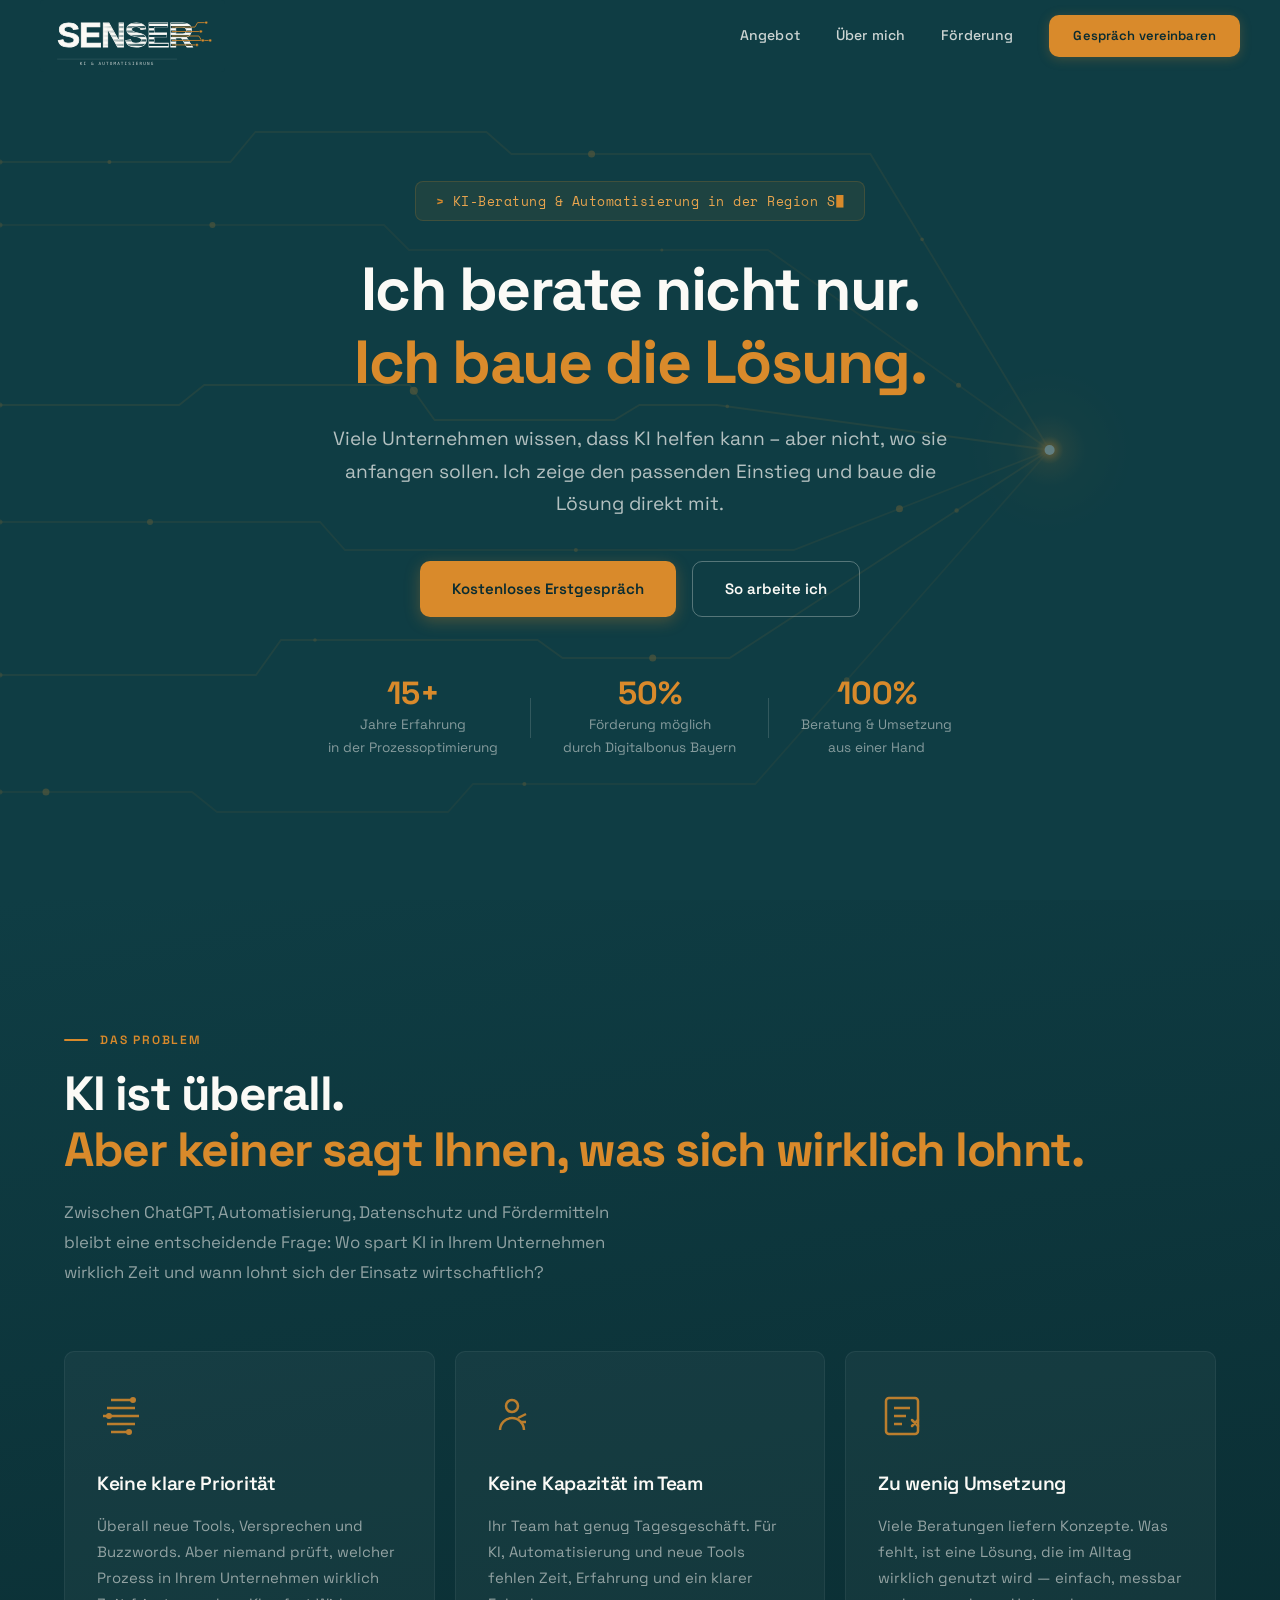
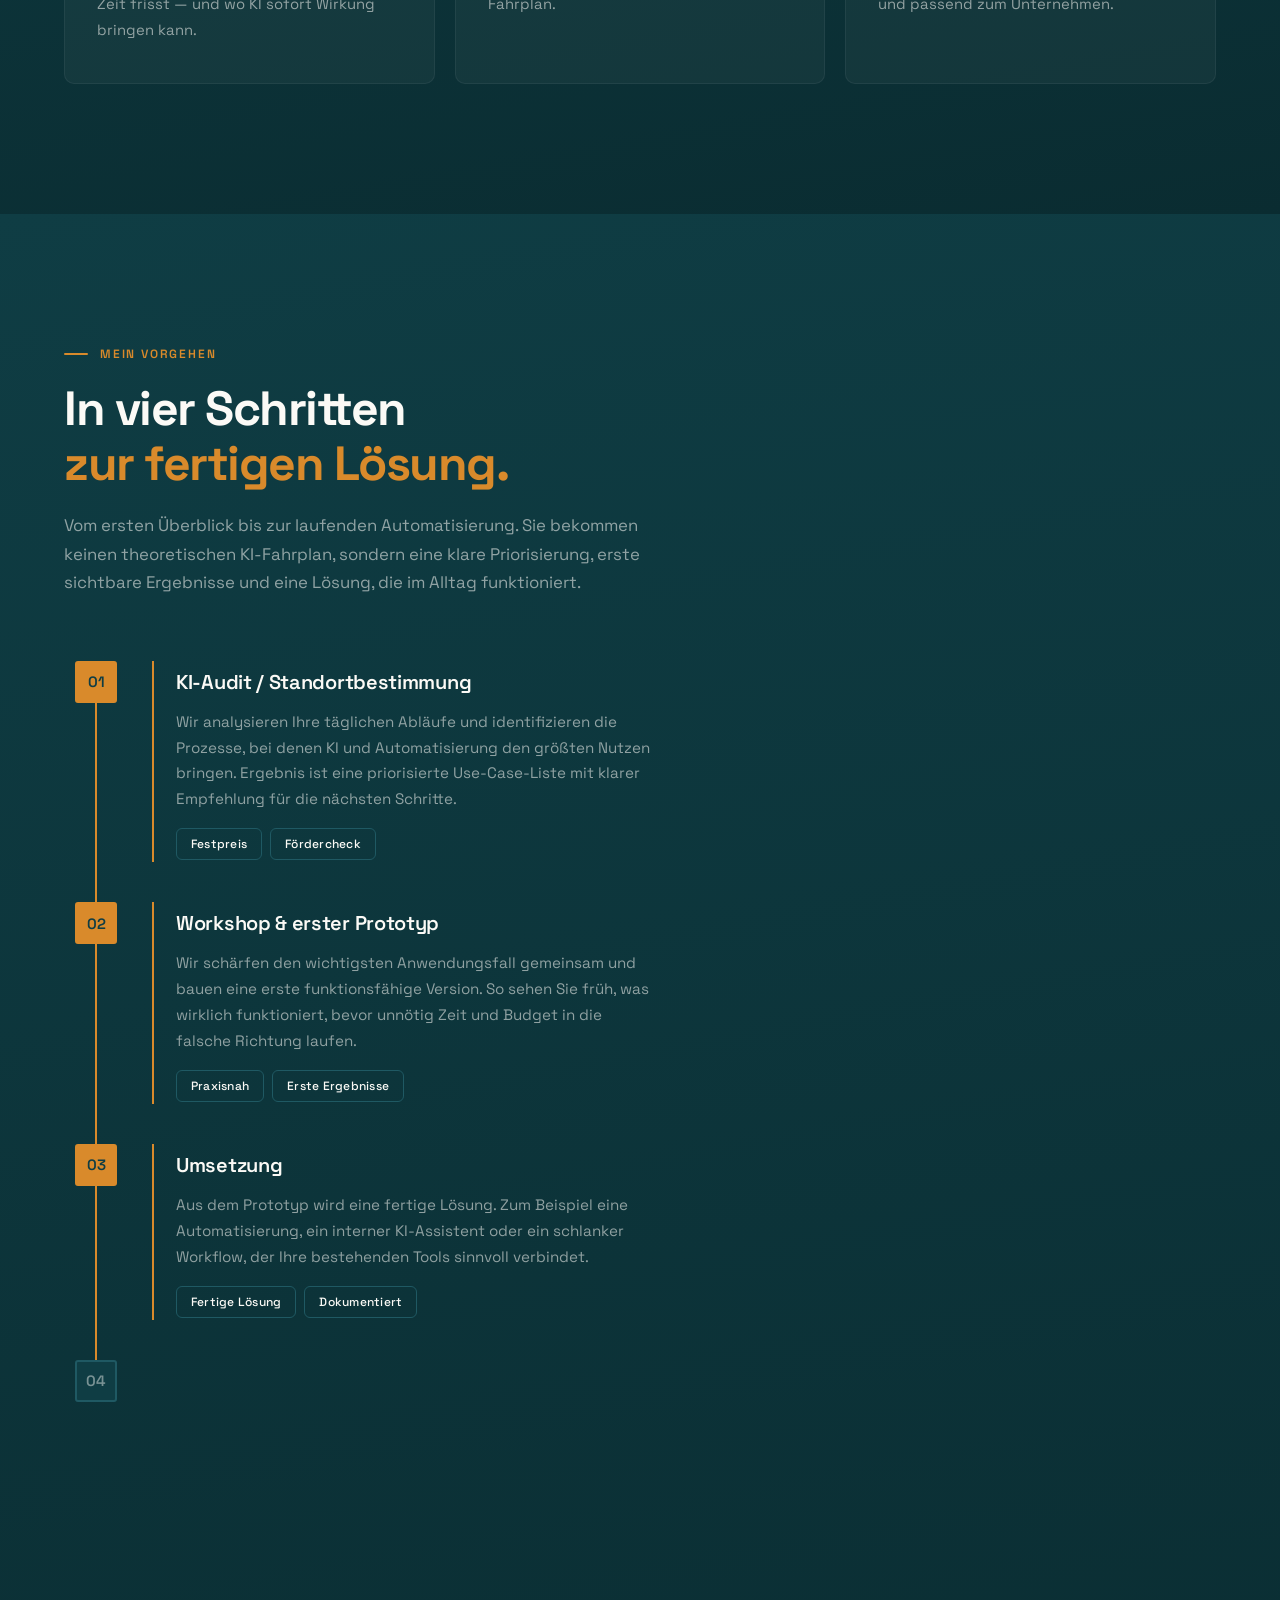
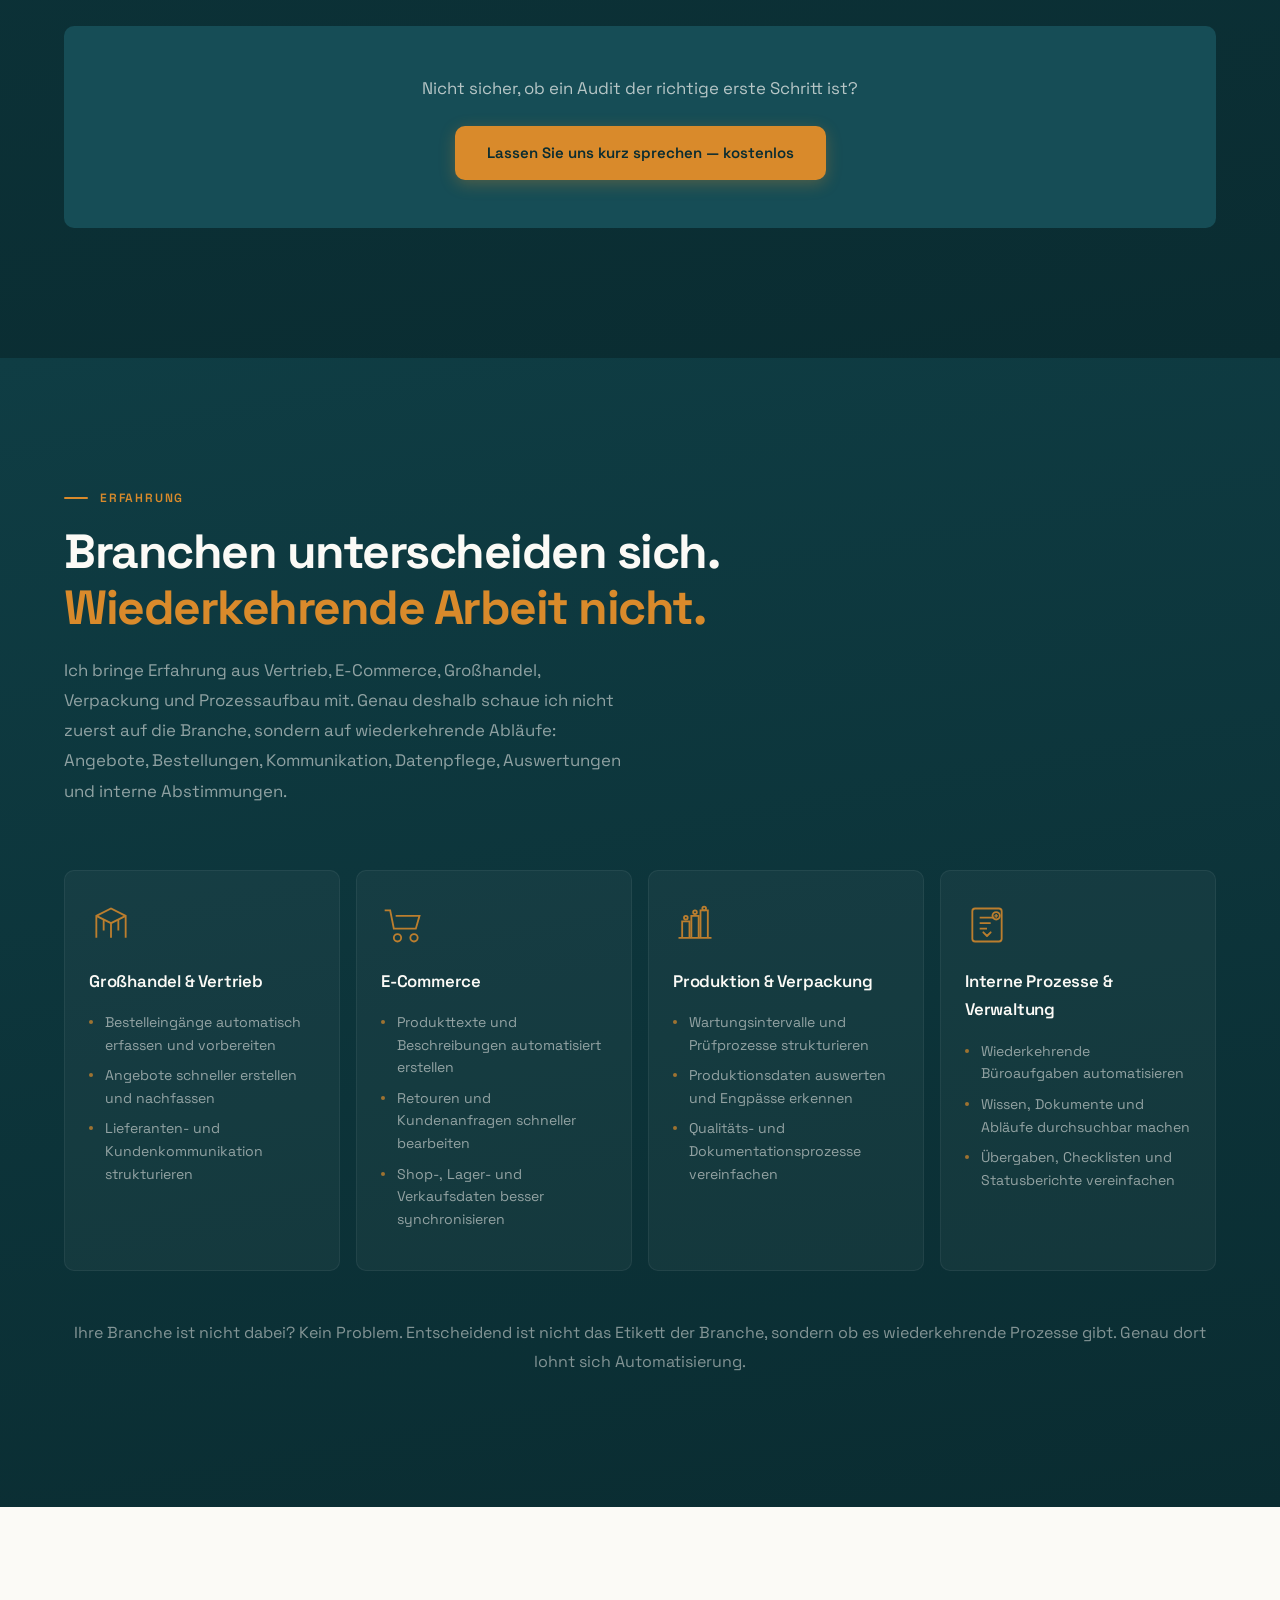
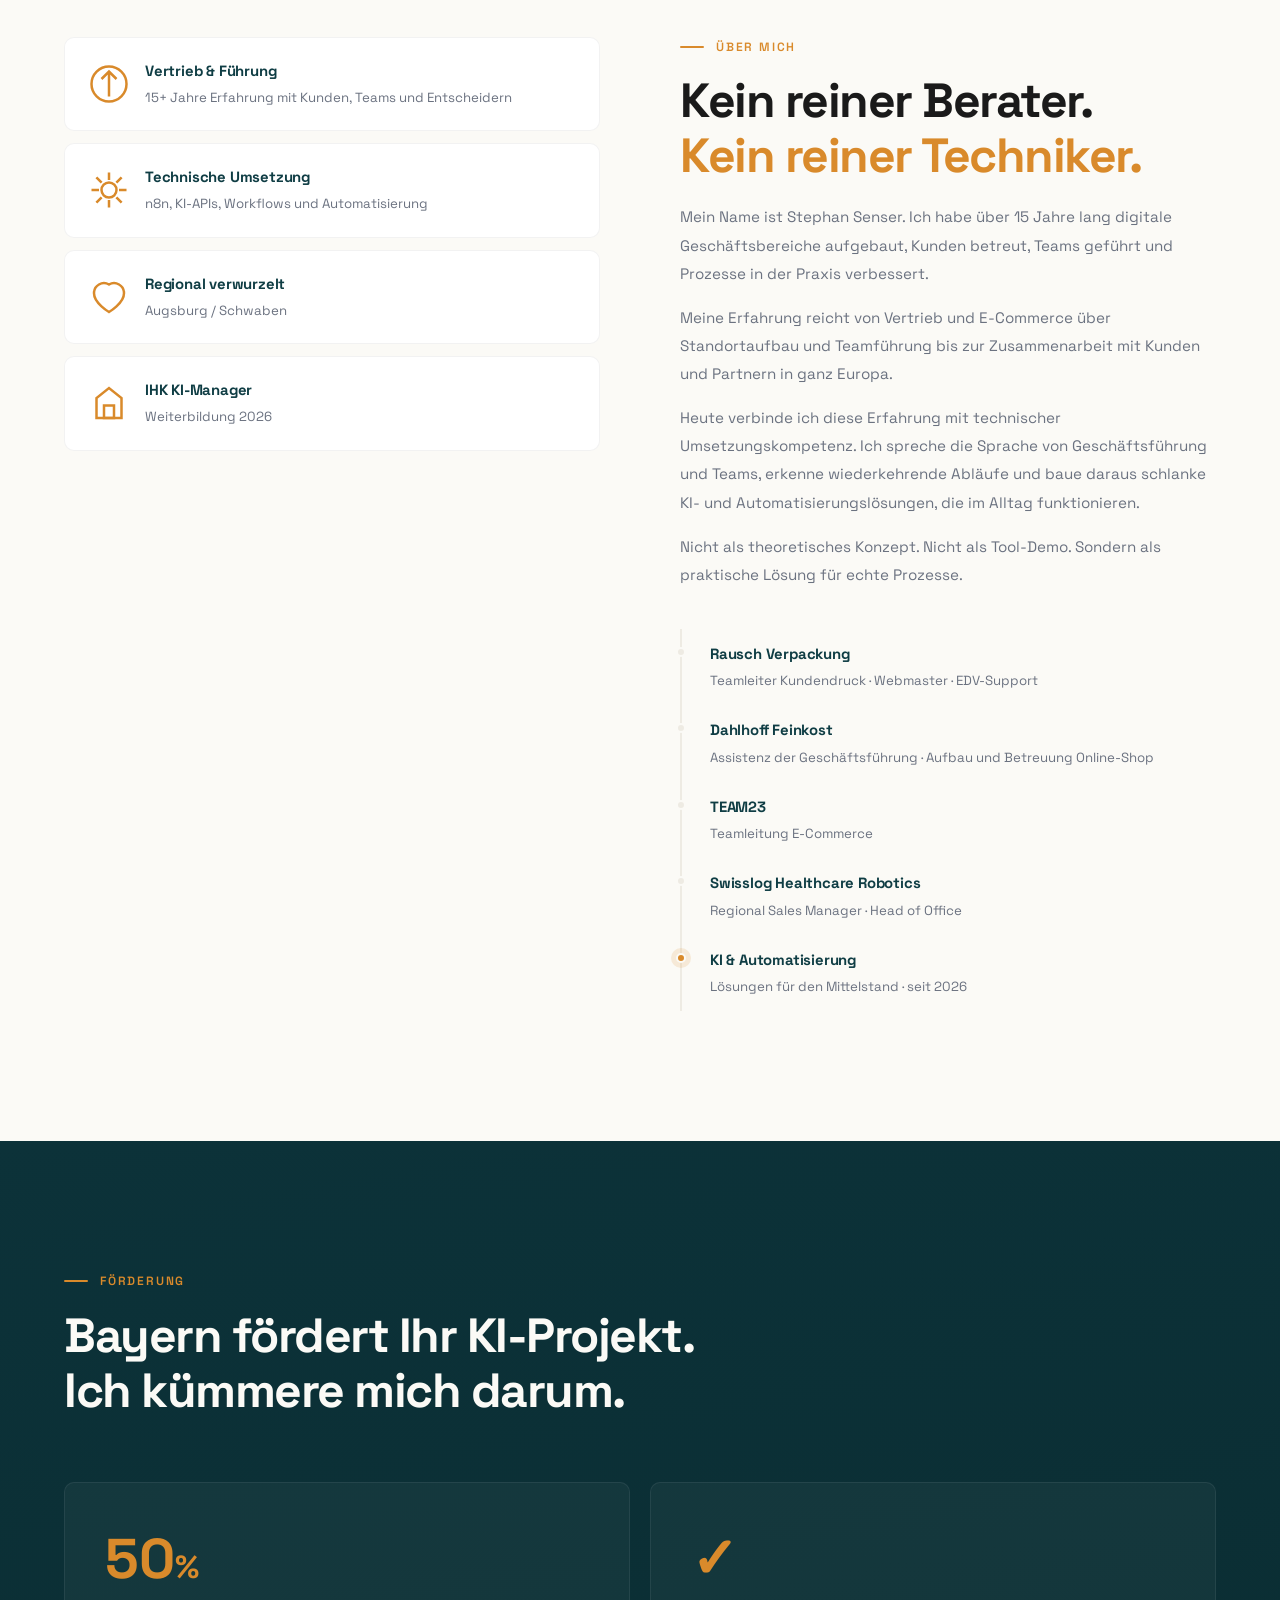
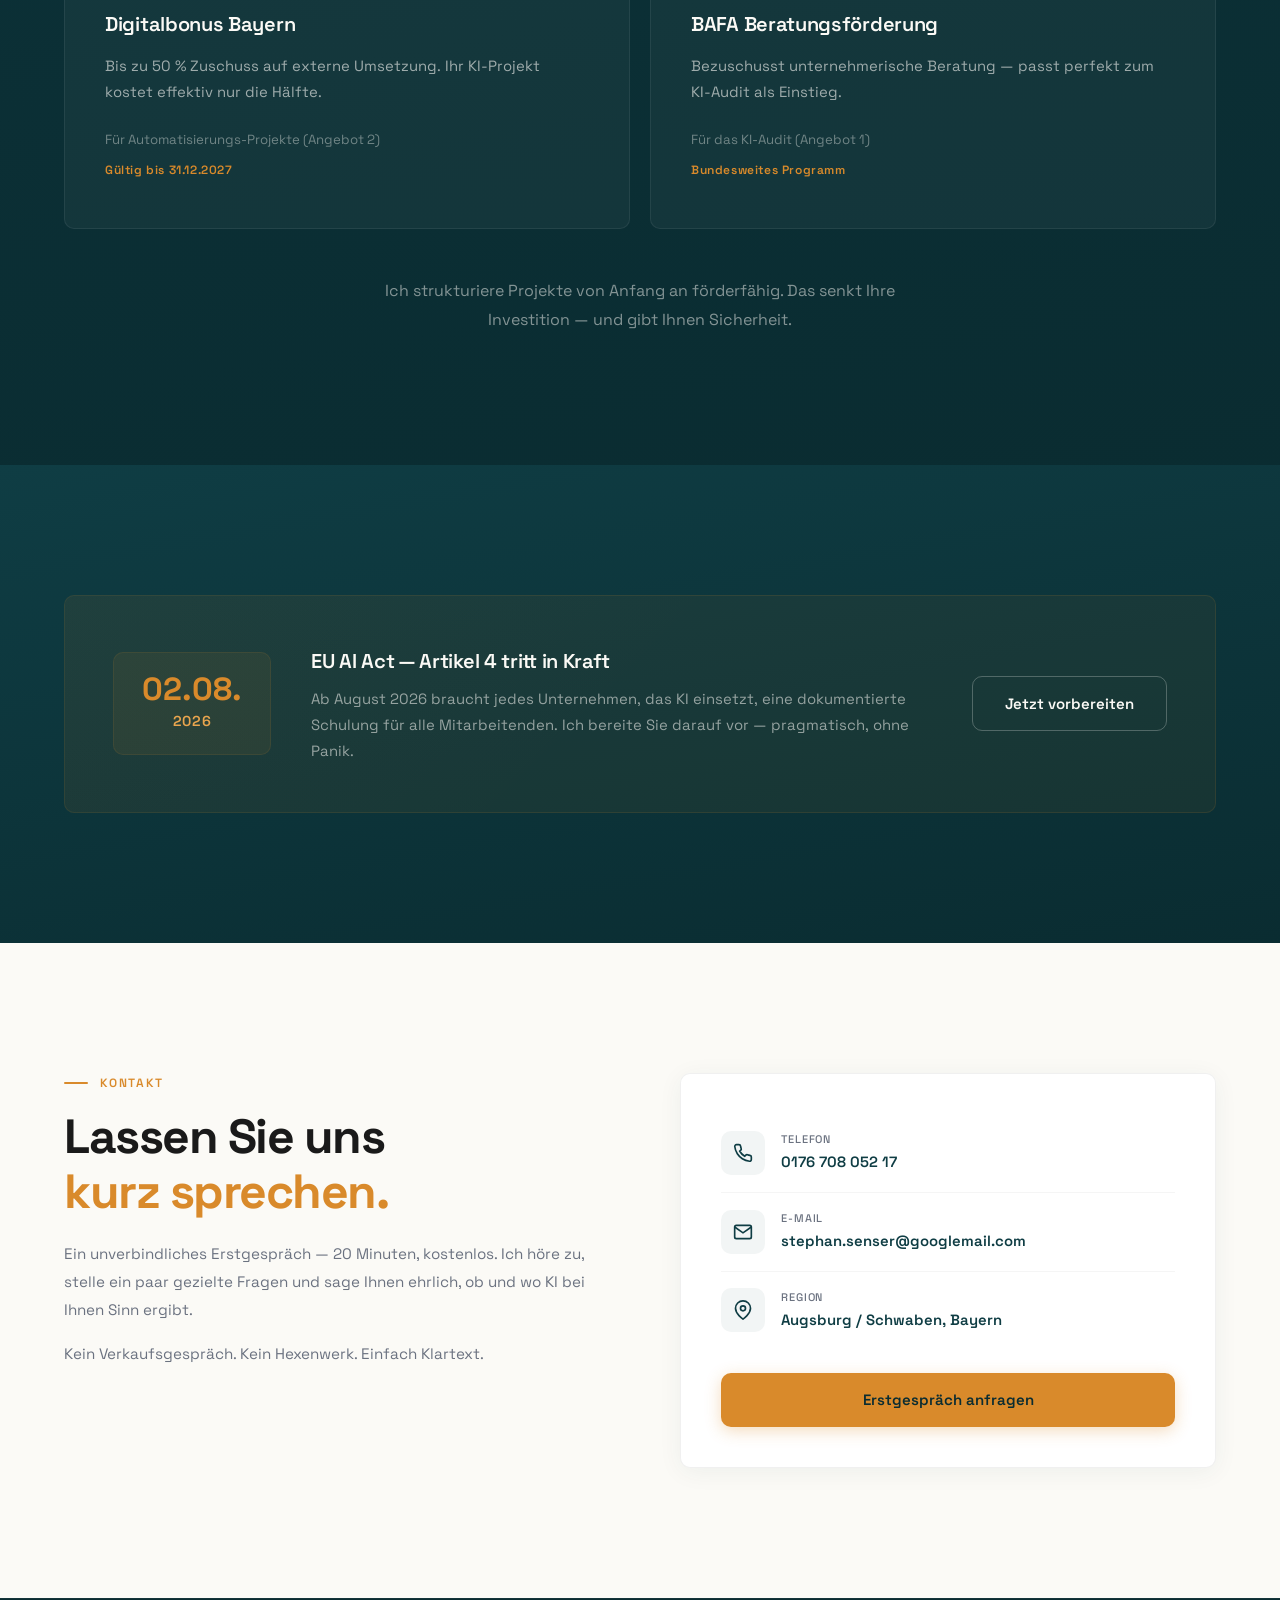
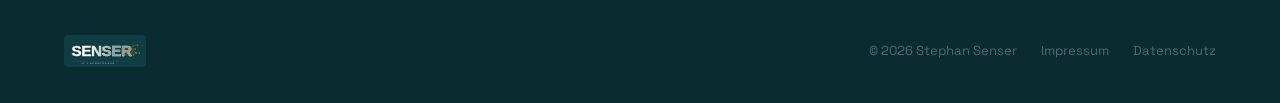
==== index.html @ db903b73 "Deploy Homepage + Visitenkarte auf GitHub Pages Co-Authored-By: Claude Sonnet 5 <noreply@anthropic.c" ====
<!DOCTYPE html>
<html lang="de">
<head>
  <meta charset="UTF-8">
  <meta name="viewport" content="width=device-width, initial-scale=1.0">
  <title>Stephan Senser - KI &amp; Automatisierung fuer den Mittelstand</title>
  <meta name="description" content="Ich helfe KMU in Augsburg und Schwaben, KI und Automatisierung dort einzusetzen, wo sie sofort Zeit und Geld sparen. Von der Analyse bis zur fertigen Loesung.">
  <link rel="stylesheet" href="fonts.css">
  <link rel="stylesheet" href="style.css">
</head>
<body>

  <!-- NAV -->
  <nav class="nav" id="nav">
    <div class="nav-inner">
      <a href="#" class="nav-logo">
        <img src="logo.svg" alt="SENSER — KI &amp; Automatisierung" class="nav-logo-img">
      </a>
      <div class="nav-links" id="navLinks">
        <a href="#angebot">Angebot</a>
        <a href="#ueber">&#220;ber mich</a>
        <a href="#foerderung">F&#246;rderung</a>
        <a href="#kontakt" class="nav-cta">Gespr&#228;ch vereinbaren</a>
      </div>
      <button class="nav-toggle" id="navToggle" aria-label="Men&#252;">
        <span></span><span></span><span></span>
      </button>
    </div>
  </nav>

  <!-- HERO -->
  <section class="hero">
    <canvas id="heroCanvas" class="hero-canvas"></canvas>
    <div class="hero-content">
      <div class="hero-badge" data-reveal><span class="badge-prefix">&gt;</span><span class="badge-typed"></span><span class="badge-cursor">&#9608;</span></div>
      <h1 data-reveal data-delay="100">
        Ich berate nicht nur.<br>
        <em>Ich baue die L&#246;sung.</em>
      </h1>
      <p class="hero-sub" data-reveal data-delay="200">
        Viele Unternehmen wissen, dass KI helfen kann &#8211; aber nicht, wo sie anfangen sollen. Ich zeige den passenden Einstieg und baue die L&#246;sung direkt mit.
      </p>
      <div class="hero-actions" data-reveal data-delay="300">
        <a href="#kontakt" class="btn btn-primary">Kostenloses Erstgespr&#228;ch</a>
        <a href="#angebot" class="btn btn-ghost">So arbeite ich</a>
      </div>
      <div class="hero-proof" data-reveal data-delay="400">
        <div class="proof-item">
          <span class="proof-number">15+</span>
          <span class="proof-label">Jahre Erfahrung<br>in der Prozessoptimierung</span>
        </div>
        <div class="proof-divider"></div>
        <div class="proof-item">
          <span class="proof-number">50%</span>
          <span class="proof-label">F&#246;rderung m&#246;glich<br>durch Digitalbonus Bayern</span>
        </div>
        <div class="proof-divider"></div>
        <div class="proof-item">
          <span class="proof-number">100%</span>
          <span class="proof-label">Beratung &amp; Umsetzung<br>aus einer Hand</span>
        </div>
      </div>
    </div>
  </section>

  <!-- PROBLEM -->
  <section class="section section-dark" id="problem">
    <div class="container">
      <div class="section-label" data-reveal>Das Problem</div>
      <h2 class="section-title" data-reveal>
        KI ist &#252;berall.<br>
        <span class="text-gold">Aber keiner sagt Ihnen, was sich wirklich lohnt.</span>
      </h2>
      <p class="section-sub" data-reveal>Zwischen ChatGPT, Automatisierung, Datenschutz und F&#246;rdermitteln bleibt eine entscheidende Frage: Wo spart KI in Ihrem Unternehmen wirklich Zeit und wann lohnt sich der Einsatz wirtschaftlich?</p>
      <div class="problem-grid">
        <div class="problem-card" data-reveal>
          <div class="problem-icon">
            <svg viewBox="0 0 48 48" fill="none" stroke="currentColor" stroke-width="2.5"><path d="M14 8h20M10 16h28M6 24h36M10 32h28M14 40h20"/><circle cx="36" cy="8" r="3" fill="currentColor" stroke="none"/><circle cx="12" cy="24" r="3" fill="currentColor" stroke="none"/><circle cx="32" cy="40" r="3" fill="currentColor" stroke="none"/></svg>
          </div>
          <h3>Keine klare Priorit&#228;t</h3>
          <p>&#220;berall neue Tools, Versprechen und Buzzwords. Aber niemand pr&#252;ft, welcher Prozess in Ihrem Unternehmen wirklich Zeit frisst &#8212; und wo KI sofort Wirkung bringen kann.</p>
        </div>
        <div class="problem-card" data-reveal data-delay="100">
          <div class="problem-icon">
            <svg viewBox="0 0 48 48" fill="none" stroke="currentColor" stroke-width="2.5"><circle cx="24" cy="14" r="6"/><path d="M12 38c0-6.6 5.4-12 12-12s12 5.4 12 12"/><path d="M30 26l8-4M32 30l6 0"/></svg>
          </div>
          <h3>Keine Kapazit&#228;t im Team</h3>
          <p>Ihr Team hat genug Tagesgesch&#228;ft. F&#252;r KI, Automatisierung und neue Tools fehlen Zeit, Erfahrung und ein klarer Fahrplan.</p>
        </div>
        <div class="problem-card" data-reveal data-delay="200">
          <div class="problem-icon">
            <svg viewBox="0 0 48 48" fill="none" stroke="currentColor" stroke-width="2.5"><rect x="8" y="6" width="32" height="36" rx="3"/><path d="M16 16h16M16 24h12M16 32h8"/><path d="M34 28l6 6M40 28l-6 6" stroke-linecap="round"/></svg>
          </div>
          <h3>Zu wenig Umsetzung</h3>
          <p>Viele Beratungen liefern Konzepte. Was fehlt, ist eine L&#246;sung, die im Alltag wirklich genutzt wird &#8212; einfach, messbar und passend zum Unternehmen.</p>
        </div>
      </div>
    </div>
  </section>

  <!-- ANGEBOT / FLOW-PROZESS -->
  <section class="section section-dark flow-section" id="angebot">
    <div class="container">
      <div class="section-label" data-reveal>Mein Vorgehen</div>
      <h2 class="section-title" data-reveal>
        In vier Schritten<br>
        <span class="text-gold">zur fertigen L&#246;sung.</span>
      </h2>
      <p class="lead" data-reveal>Vom ersten &#220;berblick bis zur laufenden Automatisierung. Sie bekommen keinen theoretischen KI-Fahrplan, sondern eine klare Priorisierung, erste sichtbare Ergebnisse und eine L&#246;sung, die im Alltag funktioniert.</p>

      <div class="flow" id="flow">
        <div class="rail-base"></div>
        <div class="rail-fill"></div>
        <div class="rail-pulse"></div>

        <ol class="flow-steps">
          <li class="step">
            <div class="node">01</div>
            <div class="card">
              <h3>KI-Audit / Standortbestimmung</h3>
              <p>Wir analysieren Ihre t&#228;glichen Abl&#228;ufe und identifizieren die Prozesse, bei denen KI und Automatisierung den gr&#246;&#223;ten Nutzen bringen. Ergebnis ist eine priorisierte Use-Case-Liste mit klarer Empfehlung f&#252;r die n&#228;chsten Schritte.</p>
              <div class="tags"><span>Festpreis</span><span>F&#246;rdercheck</span></div>
            </div>
          </li>

          <li class="step">
            <div class="node">02</div>
            <div class="card">
              <h3>Workshop &amp; erster Prototyp</h3>
              <p>Wir sch&#228;rfen den wichtigsten Anwendungsfall gemeinsam und bauen eine erste funktionsf&#228;hige Version. So sehen Sie fr&#252;h, was wirklich funktioniert, bevor unn&#246;tig Zeit und Budget in die falsche Richtung laufen.</p>
              <div class="tags"><span>Praxisnah</span><span>Erste Ergebnisse</span></div>
            </div>
          </li>

          <li class="step">
            <div class="node">03</div>
            <div class="card">
              <h3>Umsetzung</h3>
              <p>Aus dem Prototyp wird eine fertige L&#246;sung. Zum Beispiel eine Automatisierung, ein interner KI-Assistent oder ein schlanker Workflow, der Ihre bestehenden Tools sinnvoll verbindet.</p>
              <div class="tags"><span>Fertige L&#246;sung</span><span>Dokumentiert</span></div>
            </div>
          </li>

          <li class="step">
            <div class="node">04</div>
            <div class="card">
              <h3>Training &amp; Einf&#252;hrung</h3>
              <p>Ihr Team wird sauber eingewiesen und kann die neue L&#246;sung sicher im Alltag nutzen. Sie erhalten eine verst&#228;ndliche Dokumentation und bleiben nicht von externer Beratung abh&#228;ngig.</p>
              <div class="tags"><span>Team-Einweisung</span><span>&#220;bergabe</span></div>
            </div>
          </li>
        </ol>
      </div>

      <div class="cta-box" data-reveal>
        <p>Nicht sicher, ob ein Audit der richtige erste Schritt ist?</p>
        <a href="#kontakt" class="btn btn-primary">Lassen Sie uns kurz sprechen &#8212; kostenlos</a>
      </div>
    </div>
  </section>

  <!-- USE CASES -->
  <section class="section section-dark" id="usecases">
    <div class="container">
      <div class="section-label" data-reveal>Erfahrung</div>
      <h2 class="section-title" data-reveal>
        Branchen unterscheiden sich.<br>
        <span class="text-gold">Wiederkehrende Arbeit nicht.</span>
      </h2>
      <p class="section-sub" data-reveal>Ich bringe Erfahrung aus Vertrieb, E-Commerce, Gro&#223;handel, Verpackung und Prozessaufbau mit. Genau deshalb schaue ich nicht zuerst auf die Branche, sondern auf wiederkehrende Abl&#228;ufe: Angebote, Bestellungen, Kommunikation, Datenpflege, Auswertungen und interne Abstimmungen.</p>
      <div class="usecase-grid">
        <div class="usecase-card" data-reveal>
          <div class="usecase-icon-wrap"><svg viewBox="0 0 48 48" fill="none" stroke="currentColor" stroke-width="2"><path d="M8 38V14l16-8 16 8v24"/><path d="M8 14l16 8 16-8"/><path d="M24 22v16"/><path d="M16 18v12M32 18v12"/></svg></div>
          <h3>Gro&#223;handel &amp; Vertrieb</h3>
          <ul>
            <li>Bestelleing&#228;nge automatisch erfassen und vorbereiten</li>
            <li>Angebote schneller erstellen und nachfassen</li>
            <li>Lieferanten- und Kundenkommunikation strukturieren</li>
          </ul>
        </div>
        <div class="usecase-card" data-reveal data-delay="100">
          <div class="usecase-icon-wrap"><svg viewBox="0 0 48 48" fill="none" stroke="currentColor" stroke-width="2"><circle cx="18" cy="38" r="4"/><circle cx="36" cy="38" r="4"/><path d="M4 8h6l4 20h24l4-14H16"/></svg></div>
          <h3>E-Commerce</h3>
          <ul>
            <li>Produkttexte und Beschreibungen automatisiert erstellen</li>
            <li>Retouren und Kundenanfragen schneller bearbeiten</li>
            <li>Shop-, Lager- und Verkaufsdaten besser synchronisieren</li>
          </ul>
        </div>
        <div class="usecase-card" data-reveal data-delay="200">
          <div class="usecase-icon-wrap"><svg viewBox="0 0 48 48" fill="none" stroke="currentColor" stroke-width="2"><path d="M6 38h36"/><path d="M10 38V20h8v18"/><path d="M20 38V14h8v24"/><path d="M30 38V8h8v30"/><circle cx="14" cy="16" r="2"/><circle cx="24" cy="10" r="2"/><circle cx="34" cy="6" r="2"/></svg></div>
          <h3>Produktion &amp; Verpackung</h3>
          <ul>
            <li>Wartungsintervalle und Pr&#252;fprozesse strukturieren</li>
            <li>Produktionsdaten auswerten und Engp&#228;sse erkennen</li>
            <li>Qualit&#228;ts- und Dokumentationsprozesse vereinfachen</li>
          </ul>
        </div>
        <div class="usecase-card" data-reveal data-delay="300">
          <div class="usecase-icon-wrap"><svg viewBox="0 0 48 48" fill="none" stroke="currentColor" stroke-width="2"><rect x="8" y="6" width="32" height="36" rx="3"/><path d="M16 16h16M16 22h12M16 28h8"/><path d="M24 36l4-4M24 36l-4-4" stroke-linecap="round"/><circle cx="34" cy="14" r="4"/><path d="M32 14h4M34 12v4" stroke-width="1.5"/></svg></div>
          <h3>Interne Prozesse &amp; Verwaltung</h3>
          <ul>
            <li>Wiederkehrende B&#252;roaufgaben automatisieren</li>
            <li>Wissen, Dokumente und Abl&#228;ufe durchsuchbar machen</li>
            <li>&#220;bergaben, Checklisten und Statusberichte vereinfachen</li>
          </ul>
        </div>
      </div>
      <div class="usecase-note" data-reveal>
        <p>Ihre Branche ist nicht dabei? Kein Problem. Entscheidend ist nicht das Etikett der Branche, sondern ob es wiederkehrende Prozesse gibt. Genau dort lohnt sich Automatisierung.</p>
      </div>
    </div>
  </section>

  <!-- UEBER MICH -->
  <section class="section" id="ueber">
    <div class="container">
      <div class="about-layout">
        <div class="about-visual" data-reveal>
          <div class="about-card-stack">
            <div class="about-trait">
              <span class="trait-icon-wrap"><svg viewBox="0 0 32 32" fill="none" stroke="#D98A2B" stroke-width="2"><circle cx="16" cy="16" r="14"/><path d="M16 6v20M10 12l6-6 6 6"/></svg></span>
              <div>
                <strong>Vertrieb &amp; F&#252;hrung</strong>
                <span>15+ Jahre Erfahrung mit Kunden, Teams und Entscheidern</span>
              </div>
            </div>
            <div class="about-trait">
              <span class="trait-icon-wrap"><svg viewBox="0 0 32 32" fill="none" stroke="#D98A2B" stroke-width="2"><circle cx="16" cy="16" r="6"/><path d="M16 2v6M16 24v6M2 16h6M24 16h6M5.9 5.9l4.2 4.2M21.9 21.9l4.2 4.2M5.9 26.1l4.2-4.2M21.9 10.1l4.2-4.2"/></svg></span>
              <div>
                <strong>Technische Umsetzung</strong>
                <span>n8n, KI-APIs, Workflows und Automatisierung</span>
              </div>
            </div>
            <div class="about-trait">
              <span class="trait-icon-wrap"><svg viewBox="0 0 32 32" fill="none" stroke="#D98A2B" stroke-width="2"><path d="M16 28s-12-7-12-15a8 8 0 0112-7 8 8 0 0112 7c0 8-12 15-12 15z"/></svg></span>
              <div>
                <strong>Regional verwurzelt</strong>
                <span>Augsburg / Schwaben</span>
              </div>
            </div>
            <div class="about-trait">
              <span class="trait-icon-wrap"><svg viewBox="0 0 32 32" fill="none" stroke="#D98A2B" stroke-width="2"><path d="M6 28V12l10-8 10 8v16H6z"/><rect x="12" y="18" width="8" height="10"/></svg></span>
              <div>
                <strong>IHK KI-Manager</strong>
                <span>Weiterbildung 2026</span>
              </div>
            </div>
          </div>
        </div>
        <div class="about-text" data-reveal data-delay="100">
          <div class="section-label">&#220;ber mich</div>
          <h2 class="section-title text-left">
            Kein reiner Berater.<br>
            <span class="text-gold">Kein reiner Techniker.</span>
          </h2>
          <p>Mein Name ist Stephan Senser. Ich habe &#252;ber 15 Jahre lang digitale Gesch&#228;ftsbereiche aufgebaut, Kunden betreut, Teams gef&#252;hrt und Prozesse in der Praxis verbessert.</p>
          <p>Meine Erfahrung reicht von Vertrieb und E-Commerce &#252;ber Standortaufbau und Teamf&#252;hrung bis zur Zusammenarbeit mit Kunden und Partnern in ganz Europa.</p>
          <p>Heute verbinde ich diese Erfahrung mit technischer Umsetzungskompetenz. Ich spreche die Sprache von Gesch&#228;ftsf&#252;hrung und Teams, erkenne wiederkehrende Abl&#228;ufe und baue daraus schlanke KI- und Automatisierungsl&#246;sungen, die im Alltag funktionieren.</p>
          <p>Nicht als theoretisches Konzept. Nicht als Tool-Demo. Sondern als praktische L&#246;sung f&#252;r echte Prozesse.</p>

          <div class="career-path">
            <div class="career-step">
              <span class="career-dot"></span>
              <div>
                <strong>Rausch Verpackung</strong>
                <span>Teamleiter Kundendruck &#183; Webmaster &#183; EDV-Support</span>
              </div>
            </div>
            <div class="career-step">
              <span class="career-dot"></span>
              <div>
                <strong>Dahlhoff Feinkost</strong>
                <span>Assistenz der Gesch&#228;ftsf&#252;hrung &#183; Aufbau und Betreuung Online-Shop</span>
              </div>
            </div>
            <div class="career-step">
              <span class="career-dot"></span>
              <div>
                <strong>TEAM23</strong>
                <span>Teamleitung E-Commerce</span>
              </div>
            </div>
            <div class="career-step">
              <span class="career-dot"></span>
              <div>
                <strong>Swisslog Healthcare Robotics</strong>
                <span>Regional Sales Manager &#183; Head of Office</span>
              </div>
            </div>
            <div class="career-step active">
              <span class="career-dot"></span>
              <div>
                <strong>KI &amp; Automatisierung</strong>
                <span>L&#246;sungen f&#252;r den Mittelstand &#183; seit 2026</span>
              </div>
            </div>
          </div>
        </div>
      </div>
    </div>
  </section>

  <!-- FOERDERUNG -->
  <section class="section section-gold" id="foerderung">
    <div class="container">
      <div class="section-label" data-reveal>F&#246;rderung</div>
      <h2 class="section-title" data-reveal>
        Bayern f&#246;rdert Ihr KI-Projekt.<br>
        <span>Ich k&#252;mmere mich darum.</span>
      </h2>
      <div class="foerder-grid">
        <div class="foerder-card" data-reveal>
          <div class="foerder-percent">50<span>%</span></div>
          <h3>Digitalbonus Bayern</h3>
          <p>Bis zu 50 % Zuschuss auf externe Umsetzung. Ihr KI-Projekt kostet effektiv nur die H&#228;lfte.</p>
          <div class="foerder-detail">F&#252;r Automatisierungs-Projekte (Angebot 2)</div>
          <div class="foerder-valid">G&#252;ltig bis 31.12.2027</div>
        </div>
        <div class="foerder-card" data-reveal data-delay="100">
          <div class="foerder-percent">&#10003;</div>
          <h3>BAFA Beratungsf&#246;rderung</h3>
          <p>Bezuschusst unternehmerische Beratung &#8212; passt perfekt zum KI-Audit als Einstieg.</p>
          <div class="foerder-detail">F&#252;r das KI-Audit (Angebot 1)</div>
          <div class="foerder-valid">Bundesweites Programm</div>
        </div>
      </div>
      <div class="foerder-note" data-reveal>
        <p>Ich strukturiere Projekte von Anfang an f&#246;rderf&#228;hig. Das senkt Ihre Investition &#8212; und gibt Ihnen Sicherheit.</p>
      </div>
    </div>
  </section>

  <!-- AI ACT TEASER -->
  <section class="section section-dark" id="aiact">
    <div class="container">
      <div class="aiact-banner" data-reveal>
        <div class="aiact-date">
          <span class="aiact-day">02.08.</span>
          <span class="aiact-year">2026</span>
        </div>
        <div class="aiact-text">
          <h3>EU AI Act &#8212; Artikel 4 tritt in Kraft</h3>
          <p>Ab August 2026 braucht jedes Unternehmen, das KI einsetzt, eine dokumentierte Schulung f&#252;r alle Mitarbeitenden. Ich bereite Sie darauf vor &#8212; pragmatisch, ohne Panik.</p>
        </div>
        <a href="#kontakt" class="btn btn-ghost btn-light">Jetzt vorbereiten</a>
      </div>
    </div>
  </section>

  <!-- KONTAKT -->
  <section class="section" id="kontakt">
    <div class="container">
      <div class="contact-layout">
        <div class="contact-text" data-reveal>
          <div class="section-label">Kontakt</div>
          <h2 class="section-title text-left">
            Lassen Sie uns<br>
            <span class="text-gold">kurz sprechen.</span>
          </h2>
          <p>Ein unverbindliches Erstgespr&#228;ch &#8212; 20 Minuten, kostenlos. Ich h&#246;re zu, stelle ein paar gezielte Fragen und sage Ihnen ehrlich, ob und wo KI bei Ihnen Sinn ergibt.</p>
          <p>Kein Verkaufsgespr&#228;ch. Kein Hexenwerk. Einfach Klartext.</p>
        </div>
        <div class="contact-card" data-reveal data-delay="100">
          <div class="contact-method">
            <div class="contact-icon">
              <svg viewBox="0 0 24 24" fill="none" stroke="currentColor" stroke-width="2"><path d="M22 16.92v3a2 2 0 01-2.18 2 19.79 19.79 0 01-8.63-3.07 19.5 19.5 0 01-6-6 19.79 19.79 0 01-3.07-8.67A2 2 0 014.11 2h3a2 2 0 012 1.72 12.84 12.84 0 00.7 2.81 2 2 0 01-.45 2.11L8.09 9.91a16 16 0 006 6l1.27-1.27a2 2 0 012.11-.45 12.84 12.84 0 002.81.7A2 2 0 0122 16.92z"/></svg>
            </div>
            <div>
              <span class="contact-label">Telefon</span>
              <a href="tel:+4917670805217" class="contact-value">0176 708 052 17</a>
            </div>
          </div>
          <div class="contact-method">
            <div class="contact-icon">
              <svg viewBox="0 0 24 24" fill="none" stroke="currentColor" stroke-width="2"><path d="M4 4h16c1.1 0 2 .9 2 2v12c0 1.1-.9 2-2 2H4c-1.1 0-2-.9-2-2V6c0-1.1.9-2 2-2z"/><polyline points="22,6 12,13 2,6"/></svg>
            </div>
            <div>
              <span class="contact-label">E-Mail</span>
              <a href="mailto:stephan.senser@googlemail.com" class="contact-value">stephan.senser@googlemail.com</a>
            </div>
          </div>
          <div class="contact-method">
            <div class="contact-icon">
              <svg viewBox="0 0 24 24" fill="none" stroke="currentColor" stroke-width="2"><path d="M21 10c0 7-9 13-9 13s-9-6-9-13a9 9 0 0118 0z"/><circle cx="12" cy="10" r="3"/></svg>
            </div>
            <div>
              <span class="contact-label">Region</span>
              <span class="contact-value">Augsburg / Schwaben, Bayern</span>
            </div>
          </div>
          <a href="mailto:stephan.senser@googlemail.com?subject=Erstgespr%C3%A4ch%20KI%20%26%20Automatisierung" class="btn btn-primary btn-full">Erstgespr&#228;ch anfragen</a>
        </div>
      </div>
    </div>
  </section>

  <!-- FOOTER -->
  <footer class="footer">
    <div class="container">
      <div class="footer-inner">
        <div class="footer-brand">
          <img src="logo.svg" alt="SENSER" class="footer-logo-img">
        </div>
        <div class="footer-legal">
          <span>&#169; 2026 Stephan Senser</span>
          <a href="#">Impressum</a>
          <a href="#">Datenschutz</a>
        </div>
      </div>
    </div>
  </footer>

  <script src="app.js"></script>
</body>
</html>
---- fonts.css ----
/* ─────────────────────────────────────────────
   SENSER — selbst gehostete Schriften
   DSGVO-konform: kein externer Request, keine
   IP-Übertragung an Google. base64-eingebettet.
   Space Grotesk (400/500/600/700) · Space Mono (400/700)
   ───────────────────────────────────────────── */

@font-face{font-family:'Space Grotesk';font-style:normal;font-weight:400;font-display:swap;src:url([data-uri]) format('woff2');}

@font-face{font-family:'Space Grotesk';font-style:normal;font-weight:500;font-display:swap;src:url([data-uri]) format('woff2');}

@font-face{font-family:'Space Grotesk';font-style:normal;font-weight:600;font-display:swap;src:url([data-uri]) format('woff2');}

@font-face{font-family:'Space Grotesk';font-style:normal;font-weight:700;font-display:swap;src:url([data-uri]) format('woff2');}

@font-face{font-family:'Space Mono';font-style:normal;font-weight:400;font-display:swap;src:url([data-uri]) format('woff2');}

@font-face{font-family:'Space Mono';font-style:normal;font-weight:700;font-display:swap;src:url([data-uri]) format('woff2');}
---- style.css ----
/* ═══════════════════════════════════════════════
   SENSER — Homepage Styles (Modern Redesign)
   Brand: Teal #0F3D44 · Gold #D98A2B · Cream #FBFAF6
   Font: Space Grotesk (headings + body)
   ═══════════════════════════════════════════════ */

:root {
  --teal:       #0F3D44;
  --teal-light: #164D56;
  --teal-dark:  #0A2C31;
  --gold:       #D98A2B;
  --gold-light: #E9A54E;
  --gold-dark:  #B5721F;
  --cream:      #FBFAF6;
  --cream-dark: #EEEBE3;
  --text:       #1A1A1A;
  --text-light: #6B7280;
  --white:      #FFFFFF;
  --glass:      rgba(255, 255, 255, 0.65);
  --glass-border: rgba(255, 255, 255, 0.25);
  --radius:     16px;
  --radius-lg:  24px;
  --radius-xl:  32px;
  --shadow-sm:  0 1px 3px rgba(15, 61, 68, 0.04);
  --shadow:     0 4px 24px rgba(15, 61, 68, 0.06);
  --shadow-lg:  0 20px 60px rgba(15, 61, 68, 0.10);
  --shadow-glow: 0 0 60px rgba(217, 138, 43, 0.15);
  --transition: 0.35s cubic-bezier(0.4, 0, 0.2, 1);
  --transition-slow: 0.6s cubic-bezier(0.4, 0, 0.2, 1);
}

*, *::before, *::after { box-sizing: border-box; margin: 0; padding: 0; }

html {
  scroll-behavior: smooth;
  scroll-padding-top: 80px;
  font-size: 16px;
}

body {
  font-family: 'Space Grotesk', -apple-system, BlinkMacSystemFont, 'Segoe UI', sans-serif;
  color: var(--text);
  background: var(--cream);
  line-height: 1.7;
  -webkit-font-smoothing: antialiased;
  -moz-osx-font-smoothing: grayscale;
  overflow-x: hidden;
}

h1, h2, h3, h4, h5, h6 {
  font-family: 'Space Grotesk', -apple-system, sans-serif;
}

.container {
  max-width: 1200px;
  margin: 0 auto;
  padding: 0 24px;
}

/* ═══════════════ NAV ═══════════════ */

.nav {
  position: fixed;
  top: 0; left: 0; right: 0;
  z-index: 1000;
  padding: 0 24px;
  transition: all var(--transition);
}


.nav-inner {
  max-width: 1200px;
  margin: 0 auto;
  display: flex;
  align-items: center;
  justify-content: space-between;
  height: 72px;
}

.nav-logo {
  display: flex;
  align-items: center;
  text-decoration: none;
}

.nav-logo-img {
  height: 72px;
  width: auto;
  border-radius: 4px;
}

.nav-links {
  display: flex;
  align-items: center;
  gap: 36px;
}

.nav-links a {
  color: rgba(251, 250, 246, 0.8);
  text-decoration: none;
  font-size: 14px;
  font-weight: 500;
  letter-spacing: 0.01em;
  transition: color var(--transition);
}

.nav-links a:hover { color: var(--cream); }

.nav-cta {
  background: var(--gold) !important;
  color: var(--teal-dark) !important;
  padding: 10px 24px;
  border-radius: 10px;
  font-weight: 600 !important;
  font-size: 13px !important;
  letter-spacing: 0.02em;
  transition: all var(--transition) !important;
  box-shadow: 0 2px 12px rgba(217, 138, 43, 0.25);
}

.nav-cta:hover {
  background: var(--gold-light) !important;
  transform: translateY(-1px);
  box-shadow: 0 4px 16px rgba(217, 138, 43, 0.35) !important;
}

.nav-toggle {
  display: none;
  flex-direction: column;
  gap: 5px;
  background: none;
  border: none;
  cursor: pointer;
  padding: 8px;
}

.nav-toggle span {
  display: block;
  width: 22px; height: 2px;
  background: var(--cream);
  border-radius: 2px;
  transition: var(--transition);
}


/* ═══════════════ HERO ═══════════════ */

.hero {
  position: relative;
  min-height: 100vh;
  display: flex;
  flex-direction: column;
  align-items: center;
  justify-content: center;
  background: var(--teal);
  overflow: hidden;
  padding: 120px 24px 80px;
}

.hero-canvas {
  position: absolute;
  top: 0; left: 0;
  width: 100%; height: 100%;
  opacity: 0.35;
  pointer-events: none;
}

.hero-content {
  position: relative;
  z-index: 2;
  max-width: 900px;
  text-align: center;
}

.hero-badge {
  display: inline-flex;
  align-items: center;
  gap: 0;
  background: rgba(217, 138, 43, 0.08);
  border: 1px solid rgba(217, 138, 43, 0.18);
  color: var(--gold-light);
  font-family: 'Space Mono', monospace;
  font-size: 13px;
  letter-spacing: 0.5px;
  padding: 8px 20px;
  border-radius: 8px;
  margin-bottom: 32px;
}

.badge-prefix {
  color: var(--gold);
  margin-right: 8px;
  font-weight: 700;
}

.badge-typed {
  color: var(--gold-light);
}

.badge-cursor {
  color: var(--gold);
  animation: blink-cursor 1s step-end infinite;
  font-size: 12px;
  margin-left: 1px;
}

@keyframes blink-cursor {
  0%, 100% { opacity: 1; }
  50% { opacity: 0; }
}

.hero h1 {
  font-size: clamp(2.2rem, 5vw, 3.8rem);
  font-weight: 700;
  color: var(--cream);
  line-height: 1.2;
  letter-spacing: -1.5px;
  margin-bottom: 24px;
  text-wrap: balance;
}

.hero h1 em {
  font-style: normal;
  color: var(--gold);
}

.hero-sub {
  font-size: clamp(1rem, 2vw, 1.2rem);
  color: rgba(251, 250, 246, 0.7);
  max-width: 650px;
  margin: 0 auto 40px;
  line-height: 1.7;
  text-wrap: pretty;
}

.hero-actions {
  display: flex;
  gap: 16px;
  justify-content: center;
  flex-wrap: wrap;
  margin-bottom: 60px;
}

.hero-proof {
  display: flex;
  align-items: center;
  justify-content: center;
  gap: 32px;
  flex-wrap: wrap;
}

.proof-item { text-align: center; }

.proof-number {
  display: block;
  font-size: 2rem;
  font-weight: 700;
  color: var(--gold);
  line-height: 1;
}

.proof-label {
  font-size: 0.85rem;
  color: rgba(251, 250, 246, 0.5);
  margin-top: 4px;
  display: block;
}

.proof-divider {
  width: 1px; height: 40px;
  background: rgba(251, 250, 246, 0.15);
}

.hero-scroll {
  position: absolute;
  bottom: 32px;
  left: 50%;
  transform: translateX(-50%);
  text-align: center;
  color: rgba(251, 250, 246, 0.4);
  font-size: 12px;
  letter-spacing: 1px;
  z-index: 2;
}

.scroll-arrow {
  width: 20px; height: 20px;
  border-right: 2px solid rgba(251, 250, 246, 0.3);
  border-bottom: 2px solid rgba(251, 250, 246, 0.3);
  transform: rotate(45deg);
  margin: 8px auto 0;
  animation: scrollBounce 2s ease infinite;
}

@keyframes scrollBounce {
  0%, 100% { transform: rotate(45deg) translateY(0); }
  50% { transform: rotate(45deg) translateY(6px); }
}

/* ═══════════════ BUTTONS ═══════════════ */

.btn {
  display: inline-flex;
  align-items: center;
  justify-content: center;
  padding: 14px 32px;
  font-size: 15px;
  font-weight: 600;
  font-family: inherit;
  border-radius: 10px;
  text-decoration: none;
  cursor: pointer;
  transition: all var(--transition);
  border: none;
}

.btn-primary {
  background: var(--gold);
  color: var(--teal-dark);
  box-shadow: 0 4px 16px rgba(217, 138, 43, 0.3);
}

.btn-primary:hover {
  background: var(--gold-light);
  transform: translateY(-2px);
  box-shadow: 0 8px 24px rgba(217, 138, 43, 0.35);
}

.btn-ghost {
  background: transparent;
  color: var(--cream);
  border: 1.5px solid rgba(251, 250, 246, 0.3);
}

.btn-ghost:hover {
  border-color: rgba(251, 250, 246, 0.6);
  background: rgba(251, 250, 246, 0.06);
}

.btn-light {
  color: var(--cream);
  border-color: rgba(251, 250, 246, 0.25);
}

.btn-full { width: 100%; }

/* ═══════════════ SECTIONS ═══════════════ */

.section {
  padding: 130px 0;
  position: relative;
}

.section-dark {
  background: linear-gradient(170deg, var(--teal) 0%, var(--teal-dark) 100%);
  color: var(--cream);
}

.section-gold {
  background: linear-gradient(170deg, #0C3239 0%, var(--teal-dark) 100%);
  color: var(--cream);
}

.section-label {
  font-size: 12px;
  font-weight: 600;
  letter-spacing: 0.15em;
  text-transform: uppercase;
  color: var(--gold);
  margin-bottom: 16px;
  display: flex;
  align-items: center;
  gap: 12px;
}

.section-label::before {
  content: '';
  width: 24px;
  height: 2px;
  background: var(--gold);
  border-radius: 2px;
}

.section-title {
  font-size: clamp(2rem, 4vw, 3rem);
  font-weight: 700;
  line-height: 1.15;
  letter-spacing: -1.5px;
  margin-bottom: 20px;
}

.text-left { text-align: left; }

.text-muted { color: rgba(251, 250, 246, 0.45); }

.text-gold {
  color: var(--gold);
}

.section-sub {
  font-size: 1.05rem;
  color: var(--text-light);
  max-width: 560px;
  margin-bottom: 64px;
  line-height: 1.8;
}

.section-dark .section-sub { color: rgba(251, 250, 246, 0.55); }

/* ═══════════════ PROBLEM ═══════════════ */

.problem-grid {
  display: grid;
  grid-template-columns: repeat(3, 1fr);
  gap: 20px;
  margin-top: 64px;
}

.problem-card {
  background: rgba(251, 250, 246, 0.04);
  border: 1px solid rgba(251, 250, 246, 0.06);
  border-radius: 10px;
  padding: 40px 32px;
  transition: all var(--transition);
  position: relative;
  overflow: hidden;
}

.problem-card::before {
  content: '';
  position: absolute;
  top: 0; left: 0; right: 0;
  height: 3px;
  background: linear-gradient(90deg, transparent, var(--gold), transparent);
  opacity: 0;
  transition: opacity var(--transition);
}

.problem-card:hover {
  background: rgba(251, 250, 246, 0.07);
  border-color: rgba(217, 138, 43, 0.15);
  transform: translateY(-6px);
  box-shadow: 0 20px 40px rgba(0, 0, 0, 0.15);
}

.problem-card:hover::before {
  opacity: 1;
}

.problem-icon {
  width: 48px; height: 48px;
  color: var(--gold);
  margin-bottom: 28px;
  opacity: 0.85;
}

.problem-card h3 {
  font-size: 1.2rem;
  font-weight: 600;
  margin-bottom: 12px;
  color: var(--cream);
  letter-spacing: -0.3px;
}

.problem-card p {
  color: rgba(251, 250, 246, 0.55);
  font-size: 0.93rem;
  line-height: 1.75;
}

/* ═══════════════ FLOW PROCESS ═══════════════ */

.flow-section {
  --rail-x: 31px;
  --node: 42px;
  --col: 64px;
  --play: 3200ms;
  --petrol-line: #1F5963;
}

.flow { position: relative; }

.flow-section .lead {
  max-width: 54ch;
  color: rgba(251, 250, 246, 0.55);
  font-size: 1.05rem;
  line-height: 1.7;
  margin: 0 0 64px;
}

.rail-base, .rail-fill {
  position: absolute;
  left: var(--rail-x);
  width: 2px;
  background: var(--petrol-line);
}

.rail-fill {
  background: var(--gold);
  height: 0;
  transition: height var(--play) cubic-bezier(.22,.61,.36,1);
}

.rail-pulse {
  position: absolute;
  left: calc(var(--rail-x) - 3px);
  width: 8px; height: 8px;
  border-radius: 50%;
  background: var(--gold);
  box-shadow: 0 0 0 5px rgba(217, 138, 43, 0.18);
  opacity: 0;
  transition: top var(--play) cubic-bezier(.22,.61,.36,1), opacity .4s ease;
}

.flow-steps { list-style: none; margin: 0; padding: 0; }

.step {
  display: grid;
  grid-template-columns: var(--col) 1fr;
  column-gap: 24px;
  padding: 0 0 40px;
}

.step:last-child { padding-bottom: 0; }

.node {
  width: var(--node); height: var(--node);
  margin-left: calc((var(--col) - var(--node)) / 2);
  display: flex; align-items: center; justify-content: center;
  border: 2px solid var(--petrol-line);
  border-radius: 3px;
  background: var(--teal);
  font-family: 'Space Grotesk', sans-serif;
  font-size: 15px;
  font-weight: 600;
  color: rgba(251, 250, 246, 0.45);
  position: relative; z-index: 2;
  transition: border-color .45s ease, background-color .45s ease, color .45s ease;
}

.card {
  border-left: 2px solid var(--petrol-line);
  padding: 2px 0 2px 22px;
  opacity: 0;
  transform: translateX(-14px);
  transition: opacity .6s ease, transform .6s ease, border-color .45s ease;
}

.card h3 {
  font-family: 'Space Grotesk', sans-serif;
  font-weight: 600;
  font-size: 1.25rem;
  letter-spacing: -0.3px;
  margin: 2px 0 10px;
  color: var(--cream);
}

.card p {
  color: rgba(251, 250, 246, 0.55);
  font-size: 0.95rem;
  line-height: 1.7;
  margin: 0 0 16px;
  max-width: 48ch;
}

.tags { display: flex; flex-wrap: wrap; gap: 8px; }

.tags span {
  font-size: 12px;
  font-weight: 500;
  letter-spacing: 0.02em;
  color: rgba(251, 250, 246, 0.45);
  border: 1px solid var(--petrol-line);
  border-radius: 6px;
  padding: 5px 14px;
  transition: color .45s ease;
}

/* Active state */
.step.is-active .node {
  border-color: var(--gold);
  background: var(--gold);
  color: var(--teal);
}

.step.is-active .card {
  opacity: 1;
  transform: none;
  border-color: var(--gold);
}

.step.is-active .tags span {
  color: var(--cream);
}

/* Footer */
.flow-foot {
  display: flex;
  align-items: center;
  justify-content: space-between;
  flex-wrap: wrap;
  gap: 16px;
  margin-top: 64px;
  padding-top: 24px;
  border-top: 1px solid var(--petrol-line);
}

.flow-foot .claim {
  font-family: 'Space Grotesk', sans-serif;
  font-weight: 500;
  color: var(--cream);
  font-size: 1rem;
}

.replay {
  font-size: 13px;
  font-weight: 600;
  letter-spacing: 0.04em;
  color: var(--gold);
  background: none;
  border: none;
  cursor: pointer;
  padding: 6px 0;
  font-family: inherit;
}

.replay:hover {
  text-decoration: underline;
  text-underline-offset: 3px;
}

.replay:focus-visible {
  outline: 2px solid var(--gold);
  outline-offset: 3px;
}

/* CTA Box */
.cta-box {
  text-align: center;
  margin-top: 64px;
  padding: 48px;
  background: var(--teal-light);
  border-radius: 10px;
  position: relative;
  overflow: hidden;
}

.cta-box p {
  color: rgba(251, 250, 246, 0.7);
  margin-bottom: 24px;
  font-size: 1.05rem;
  position: relative;
}

.cta-box .btn {
  position: relative;
}

@media (max-width: 560px) {
  .flow-section { --col: 52px; --node: 38px; --rail-x: 25px; }
  .card { padding-left: 18px; }
}

@media (prefers-reduced-motion: reduce) {
  .rail-fill, .card, .node { transition: none; }
  .rail-pulse { display: none; }
}

/* ═══════════════ USE CASES ═══════════════ */

.usecase-grid {
  display: grid;
  grid-template-columns: repeat(4, 1fr);
  gap: 16px;
  margin-top: 64px;
}

.usecase-card {
  background: rgba(251, 250, 246, 0.04);
  border: 1px solid rgba(251, 250, 246, 0.06);
  border-radius: 10px;
  padding: 32px 24px;
  transition: all var(--transition);
  position: relative;
}

.usecase-card:hover {
  background: rgba(251, 250, 246, 0.08);
  border-color: rgba(217, 138, 43, 0.15);
  transform: translateY(-6px);
  box-shadow: 0 16px 40px rgba(0, 0, 0, 0.12);
}

.usecase-icon-wrap {
  width: 44px; height: 44px;
  color: var(--gold);
  margin-bottom: 20px;
  opacity: 0.85;
}

.usecase-card h3 {
  font-size: 1.05rem;
  font-weight: 600;
  margin-bottom: 16px;
  color: var(--cream);
  letter-spacing: -0.2px;
}

.usecase-card ul {
  list-style: none;
}

.usecase-card li {
  position: relative;
  padding-left: 16px;
  margin-bottom: 8px;
  color: rgba(251, 250, 246, 0.55);
  font-size: 0.88rem;
  line-height: 1.6;
}

.usecase-card li::before {
  content: '';
  position: absolute;
  left: 0; top: 9px;
  width: 4px; height: 4px;
  background: var(--gold);
  border-radius: 50%;
  opacity: 0.7;
}

.usecase-note {
  text-align: center;
  margin-top: 48px;
}

.usecase-note p {
  color: rgba(251, 250, 246, 0.5);
  font-size: 1rem;
  line-height: 1.8;
}

.usecase-note a {
  color: var(--gold);
  text-decoration: none;
  font-weight: 600;
}

.usecase-note a:hover {
  text-decoration: underline;
  text-underline-offset: 3px;
}

/* ═══════════════ ABOUT ═══════════════ */

.about-layout {
  display: grid;
  grid-template-columns: 1fr 1fr;
  gap: 80px;
  align-items: start;
}

.about-card-stack {
  display: flex;
  flex-direction: column;
  gap: 12px;
  position: sticky;
  top: 110px;
}

.about-trait {
  display: flex;
  align-items: center;
  gap: 16px;
  background: var(--white);
  border: 1px solid rgba(0, 0, 0, 0.05);
  border-radius: 10px;
  padding: 20px 24px;
  transition: all var(--transition);
}

.about-trait:hover {
  box-shadow: var(--shadow);
  border-color: rgba(217, 138, 43, 0.15);
  transform: translateX(8px);
}

.trait-icon-wrap {
  width: 40px; height: 40px;
  flex-shrink: 0;
}

.about-trait strong {
  display: block;
  font-family: 'Space Grotesk', sans-serif;
  font-size: 0.93rem;
  color: var(--teal);
  letter-spacing: -0.2px;
}

.about-trait span {
  font-size: 0.83rem;
  color: var(--text-light);
}

.about-text p {
  color: var(--text-light);
  margin-bottom: 16px;
  line-height: 1.85;
  font-size: 0.95rem;
}

.career-path {
  margin-top: 40px;
  border-left: 2px solid var(--cream-dark);
  padding-left: 0;
}

.career-step {
  display: flex;
  align-items: flex-start;
  gap: 16px;
  padding: 12px 0 12px 28px;
  position: relative;
}

.career-dot {
  position: absolute;
  left: -6px; top: 18px;
  width: 10px; height: 10px;
  background: var(--cream-dark);
  border: 2px solid var(--cream);
  border-radius: 50%;
  flex-shrink: 0;
  transition: all var(--transition);
}

.career-step.active .career-dot {
  background: var(--gold);
  border-color: var(--cream);
  box-shadow: 0 0 0 5px rgba(217, 138, 43, 0.15);
}

.career-step strong {
  display: block;
  font-family: 'Space Grotesk', sans-serif;
  font-size: 0.93rem;
  color: var(--teal);
  letter-spacing: -0.2px;
}

.career-step span {
  font-size: 0.83rem;
  color: var(--text-light);
}

/* ═══════════════ FOERDERUNG ═══════════════ */

.foerder-grid {
  display: grid;
  grid-template-columns: 1fr 1fr;
  gap: 20px;
  margin-top: 64px;
}

.foerder-card {
  background: rgba(251, 250, 246, 0.04);
  border: 1px solid rgba(251, 250, 246, 0.07);
  border-radius: 10px;
  padding: 48px 40px;
  transition: all var(--transition);
  position: relative;
  overflow: hidden;
}

.foerder-card::after {
  content: '';
  position: absolute;
  top: -40%; right: -30%;
  width: 60%; height: 60%;
  background: radial-gradient(circle, rgba(217, 138, 43, 0.06) 0%, transparent 70%);
  pointer-events: none;
  transition: opacity var(--transition);
  opacity: 0;
}

.foerder-card:hover {
  background: rgba(251, 250, 246, 0.08);
  border-color: rgba(217, 138, 43, 0.2);
  transform: translateY(-6px);
  box-shadow: 0 20px 40px rgba(0, 0, 0, 0.12);
}

.foerder-card:hover::after {
  opacity: 1;
}

.foerder-percent {
  font-family: 'Space Grotesk', sans-serif;
  font-size: 3.5rem;
  font-weight: 700;
  color: var(--gold);
  line-height: 1;
  margin-bottom: 20px;
}

.foerder-percent span {
  font-size: 2rem;
}

.foerder-card h3 {
  font-size: 1.25rem;
  font-weight: 600;
  margin-bottom: 12px;
  letter-spacing: -0.3px;
}

.foerder-card p {
  color: rgba(251, 250, 246, 0.6);
  margin-bottom: 24px;
  line-height: 1.75;
  font-size: 0.93rem;
}

.foerder-detail {
  font-size: 0.83rem;
  color: rgba(251, 250, 246, 0.4);
  margin-bottom: 8px;
}

.foerder-valid {
  font-size: 12px;
  font-weight: 600;
  color: var(--gold);
  letter-spacing: 0.05em;
}

.foerder-note {
  text-align: center;
  margin-top: 48px;
}

.foerder-note p {
  color: rgba(251, 250, 246, 0.5);
  font-size: 1rem;
  max-width: 560px;
  margin: 0 auto;
  line-height: 1.8;
}

/* ═══════════════ AI ACT BANNER ═══════════════ */

.aiact-banner {
  display: flex;
  align-items: center;
  gap: 40px;
  background: rgba(217, 138, 43, 0.06);
  border: 1px solid rgba(217, 138, 43, 0.12);
  border-radius: 10px;
  padding: 48px;
  position: relative;
  overflow: hidden;
}

.aiact-banner::before {
  content: '';
  position: absolute;
  top: 0; left: 0;
  width: 100%; height: 100%;
  background: linear-gradient(135deg, rgba(217, 138, 43, 0.03) 0%, transparent 50%);
  pointer-events: none;
}

.aiact-date {
  flex-shrink: 0;
  text-align: center;
  padding: 20px 28px;
  background: rgba(217, 138, 43, 0.08);
  border-radius: 10px;
  border: 1px solid rgba(217, 138, 43, 0.1);
  position: relative;
}

.aiact-day {
  display: block;
  font-family: 'Space Grotesk', sans-serif;
  font-size: 2rem;
  font-weight: 700;
  color: var(--gold);
  line-height: 1;
}

.aiact-year {
  display: block;
  font-size: 0.9rem;
  font-weight: 600;
  color: var(--gold-light);
  margin-top: 4px;
  letter-spacing: 0.05em;
}

.aiact-text { flex: 1; position: relative; }

.aiact-text h3 {
  font-size: 1.25rem;
  font-weight: 600;
  margin-bottom: 8px;
  color: var(--cream);
  letter-spacing: -0.3px;
}

.aiact-text p {
  color: rgba(251, 250, 246, 0.55);
  line-height: 1.75;
  font-size: 0.93rem;
}

/* ═══════════════ KONTAKT ═══════════════ */

.contact-layout {
  display: grid;
  grid-template-columns: 1fr 1fr;
  gap: 80px;
  align-items: start;
}

.contact-text p {
  color: var(--text-light);
  margin-bottom: 16px;
  line-height: 1.85;
  font-size: 0.95rem;
}

.contact-card {
  background: var(--white);
  border: 1px solid rgba(0, 0, 0, 0.06);
  border-radius: 10px;
  padding: 40px;
  box-shadow: var(--shadow);
  transition: all var(--transition);
}

.contact-card:hover {
  box-shadow: var(--shadow-lg);
}

.contact-method {
  display: flex;
  align-items: center;
  gap: 16px;
  padding: 16px 0;
  border-bottom: 1px solid rgba(0, 0, 0, 0.04);
}

.contact-method:last-of-type { border-bottom: none; margin-bottom: 24px; }

.contact-icon {
  width: 44px; height: 44px;
  background: rgba(15, 61, 68, 0.05);
  border-radius: 10px;
  display: flex;
  align-items: center;
  justify-content: center;
  flex-shrink: 0;
  color: var(--teal);
}

.contact-icon svg { width: 20px; height: 20px; }

.contact-label {
  display: block;
  font-size: 11px;
  color: var(--text-light);
  text-transform: uppercase;
  letter-spacing: 0.08em;
  font-weight: 500;
}

.contact-value {
  font-family: 'Space Grotesk', sans-serif;
  font-weight: 600;
  color: var(--teal);
  text-decoration: none;
  font-size: 0.93rem;
}

.contact-value:hover { color: var(--gold-dark); }

/* ═══════════════ FOOTER ═══════════════ */

.footer {
  background: var(--teal-dark);
  padding: 36px 0;
  border-top: 1px solid rgba(255, 255, 255, 0.04);
}

.footer-inner {
  display: flex;
  align-items: center;
  justify-content: space-between;
}

.footer-brand {
  display: flex;
  align-items: center;
  gap: 16px;
}

.footer-logo-img {
  height: 32px;
  width: auto;
  border-radius: 4px;
}

.footer-legal {
  display: flex;
  align-items: center;
  gap: 24px;
  color: rgba(251, 250, 246, 0.3);
  font-size: 0.82rem;
}

.footer-legal a {
  color: rgba(251, 250, 246, 0.3);
  text-decoration: none;
  transition: color var(--transition);
}

.footer-legal a:hover { color: rgba(251, 250, 246, 0.7); }

/* ═══════════════ REVEAL ANIMATIONS ═══════════════ */

[data-reveal] {
  opacity: 0;
  transform: translateY(30px);
  transition: opacity 0.7s ease, transform 0.7s ease;
}

[data-reveal].revealed {
  opacity: 1;
  transform: translateY(0);
}

/* ═══════════════ RESPONSIVE ═══════════════ */

.mobile-br { display: none; }

@media (max-width: 1024px) {
  .problem-grid { grid-template-columns: 1fr; max-width: 480px; }
  .usecase-grid { grid-template-columns: repeat(2, 1fr); }
  .about-layout { grid-template-columns: 1fr; gap: 48px; }
  .about-card-stack { position: static; flex-direction: row; flex-wrap: wrap; }
  .about-trait { flex: 1; min-width: 200px; }
  .contact-layout { grid-template-columns: 1fr; gap: 48px; }
  .foerder-grid { grid-template-columns: 1fr; max-width: 480px; }
  .aiact-banner { flex-direction: column; text-align: center; gap: 24px; }
}

@media (max-width: 768px) {
  .section { padding: 90px 0; }

  .nav-links {
    position: fixed;
    top: 0; right: -100%;
    width: 280px; height: 100vh;
    background: var(--white);
    flex-direction: column;
    padding: 100px 32px 40px;
    gap: 24px;
    transition: right var(--transition);
    box-shadow: -8px 0 40px rgba(0, 0, 0, 0.1);
  }

  .nav-links.open { right: 0; }
  .nav-links a { color: var(--text) !important; font-size: 16px; }
  .nav-cta { color: var(--white) !important; }

  .nav-toggle { display: flex; }

  .nav-toggle.open span:nth-child(1) { transform: rotate(45deg) translate(5px, 5px); }
  .nav-toggle.open span:nth-child(2) { opacity: 0; }
  .nav-toggle.open span:nth-child(3) { transform: rotate(-45deg) translate(5px, -5px); }

  .hero { padding: 100px 20px 60px; min-height: 100svh; }
  .hero h1 { font-size: clamp(1.8rem, 7vw, 2.6rem); }

  .stair { flex-direction: column; gap: 16px; padding: 32px 24px; }
  .stair-number { font-size: 2.5rem; }

  .usecase-grid { grid-template-columns: 1fr; max-width: 400px; }

  .about-card-stack { flex-direction: column; }
  .about-trait { min-width: unset; }

  .footer-inner { flex-direction: column; gap: 16px; text-align: center; }
  .footer-brand { flex-direction: column; gap: 8px; }
}

@media (max-width: 480px) {
  .hero-proof { flex-direction: column; gap: 20px; }
  .proof-divider { width: 40px; height: 1px; }
  .hero-actions { flex-direction: column; }
  .btn { width: 100%; }
  .stair-meta { flex-direction: column; align-items: flex-start; }
}
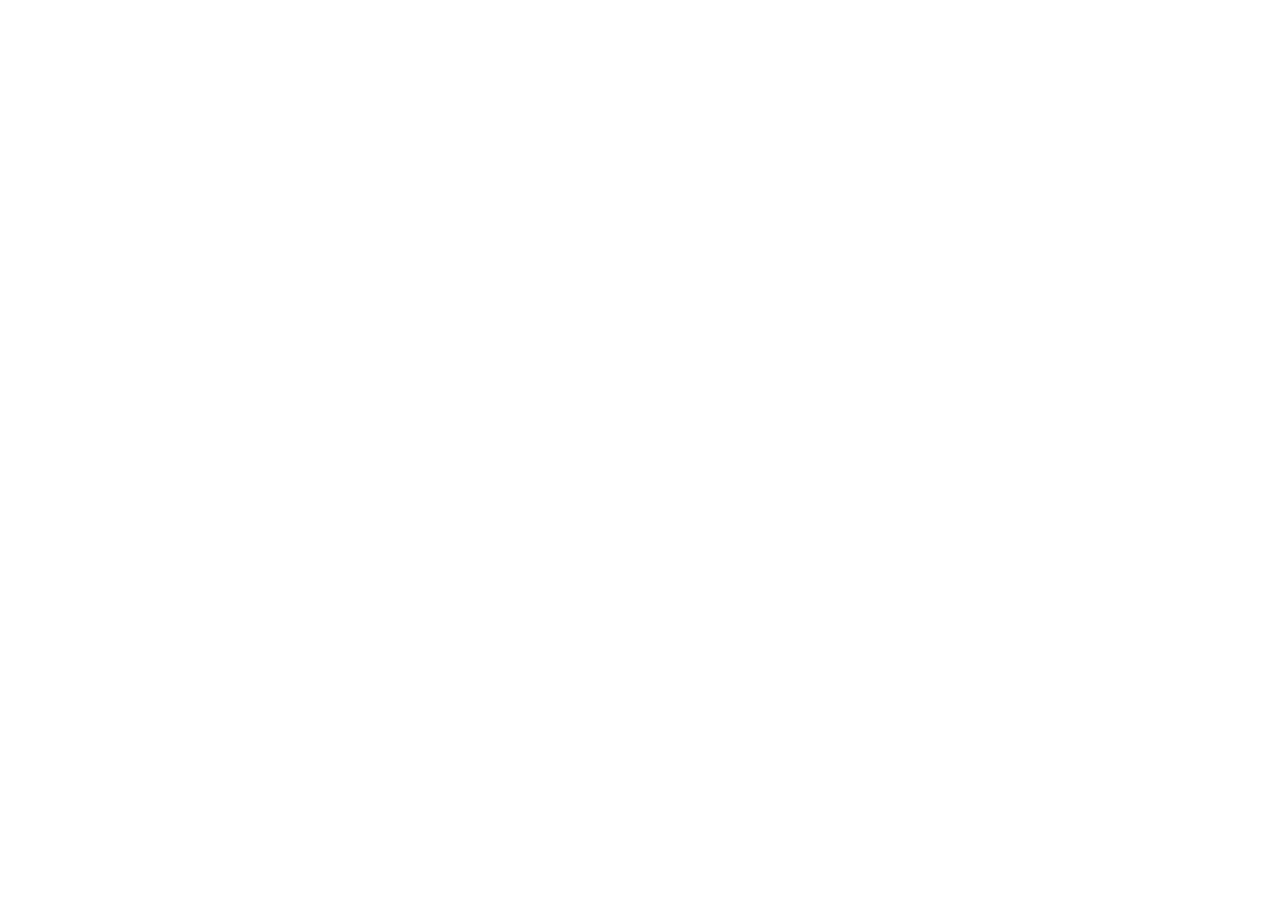
==== commit 0fd44467: "Inhalte durch Weiterleitung auf senser-ki.de ersetzt Diese Seite lieferte noch die Visitenkarte vom " ====
--- a/index.html
+++ b/index.html
@@ -2,415 +2,25 @@
 <html lang="de">
 <head>
   <meta charset="UTF-8">
-  <meta name="viewport" content="width=device-width, initial-scale=1.0">
-  <title>Stephan Senser - KI &amp; Automatisierung fuer den Mittelstand</title>
-  <meta name="description" content="Ich helfe KMU in Augsburg und Schwaben, KI und Automatisierung dort einzusetzen, wo sie sofort Zeit und Geld sparen. Von der Analyse bis zur fertigen Loesung.">
-  <link rel="stylesheet" href="fonts.css">
-  <link rel="stylesheet" href="style.css">
+  <title>Umgezogen &#8212; Stephan Senser</title>
+  <meta name="robots" content="noindex, nofollow">
+  <link rel="canonical" href="https://senser-ki.de/">
+  <meta http-equiv="refresh" content="0; url=https://senser-ki.de/">
+  <script>location.replace("https://senser-ki.de/");</script>
+  <style>
+    body { font-family: system-ui, -apple-system, "Segoe UI", sans-serif;
+           max-width: 32rem; margin: 20vh auto; padding: 0 1.5rem;
+           line-height: 1.6; color: #1a1a1a; background: #fff; }
+    a { color: #0b5; }
+    @media (prefers-color-scheme: dark) {
+      body { color: #e8e8e8; background: #141414; }
+    }
+  </style>
 </head>
 <body>
-
-  <!-- NAV -->
-  <nav class="nav" id="nav">
-    <div class="nav-inner">
-      <a href="#" class="nav-logo">
-        <img src="logo.svg" alt="SENSER — KI &amp; Automatisierung" class="nav-logo-img">
-      </a>
-      <div class="nav-links" id="navLinks">
-        <a href="#angebot">Angebot</a>
-        <a href="#ueber">&#220;ber mich</a>
-        <a href="#foerderung">F&#246;rderung</a>
-        <a href="#kontakt" class="nav-cta">Gespr&#228;ch vereinbaren</a>
-      </div>
-      <button class="nav-toggle" id="navToggle" aria-label="Men&#252;">
-        <span></span><span></span><span></span>
-      </button>
-    </div>
-  </nav>
-
-  <!-- HERO -->
-  <section class="hero">
-    <canvas id="heroCanvas" class="hero-canvas"></canvas>
-    <div class="hero-content">
-      <div class="hero-badge" data-reveal><span class="badge-prefix">&gt;</span><span class="badge-typed"></span><span class="badge-cursor">&#9608;</span></div>
-      <h1 data-reveal data-delay="100">
-        Ich berate nicht nur.<br>
-        <em>Ich baue die L&#246;sung.</em>
-      </h1>
-      <p class="hero-sub" data-reveal data-delay="200">
-        Viele Unternehmen wissen, dass KI helfen kann &#8211; aber nicht, wo sie anfangen sollen. Ich zeige den passenden Einstieg und baue die L&#246;sung direkt mit.
-      </p>
-      <div class="hero-actions" data-reveal data-delay="300">
-        <a href="#kontakt" class="btn btn-primary">Kostenloses Erstgespr&#228;ch</a>
-        <a href="#angebot" class="btn btn-ghost">So arbeite ich</a>
-      </div>
-      <div class="hero-proof" data-reveal data-delay="400">
-        <div class="proof-item">
-          <span class="proof-number">15+</span>
-          <span class="proof-label">Jahre Erfahrung<br>in der Prozessoptimierung</span>
-        </div>
-        <div class="proof-divider"></div>
-        <div class="proof-item">
-          <span class="proof-number">50%</span>
-          <span class="proof-label">F&#246;rderung m&#246;glich<br>durch Digitalbonus Bayern</span>
-        </div>
-        <div class="proof-divider"></div>
-        <div class="proof-item">
-          <span class="proof-number">100%</span>
-          <span class="proof-label">Beratung &amp; Umsetzung<br>aus einer Hand</span>
-        </div>
-      </div>
-    </div>
-  </section>
-
-  <!-- PROBLEM -->
-  <section class="section section-dark" id="problem">
-    <div class="container">
-      <div class="section-label" data-reveal>Das Problem</div>
-      <h2 class="section-title" data-reveal>
-        KI ist &#252;berall.<br>
-        <span class="text-gold">Aber keiner sagt Ihnen, was sich wirklich lohnt.</span>
-      </h2>
-      <p class="section-sub" data-reveal>Zwischen ChatGPT, Automatisierung, Datenschutz und F&#246;rdermitteln bleibt eine entscheidende Frage: Wo spart KI in Ihrem Unternehmen wirklich Zeit und wann lohnt sich der Einsatz wirtschaftlich?</p>
-      <div class="problem-grid">
-        <div class="problem-card" data-reveal>
-          <div class="problem-icon">
-            <svg viewBox="0 0 48 48" fill="none" stroke="currentColor" stroke-width="2.5"><path d="M14 8h20M10 16h28M6 24h36M10 32h28M14 40h20"/><circle cx="36" cy="8" r="3" fill="currentColor" stroke="none"/><circle cx="12" cy="24" r="3" fill="currentColor" stroke="none"/><circle cx="32" cy="40" r="3" fill="currentColor" stroke="none"/></svg>
-          </div>
-          <h3>Keine klare Priorit&#228;t</h3>
-          <p>&#220;berall neue Tools, Versprechen und Buzzwords. Aber niemand pr&#252;ft, welcher Prozess in Ihrem Unternehmen wirklich Zeit frisst &#8212; und wo KI sofort Wirkung bringen kann.</p>
-        </div>
-        <div class="problem-card" data-reveal data-delay="100">
-          <div class="problem-icon">
-            <svg viewBox="0 0 48 48" fill="none" stroke="currentColor" stroke-width="2.5"><circle cx="24" cy="14" r="6"/><path d="M12 38c0-6.6 5.4-12 12-12s12 5.4 12 12"/><path d="M30 26l8-4M32 30l6 0"/></svg>
-          </div>
-          <h3>Keine Kapazit&#228;t im Team</h3>
-          <p>Ihr Team hat genug Tagesgesch&#228;ft. F&#252;r KI, Automatisierung und neue Tools fehlen Zeit, Erfahrung und ein klarer Fahrplan.</p>
-        </div>
-        <div class="problem-card" data-reveal data-delay="200">
-          <div class="problem-icon">
-            <svg viewBox="0 0 48 48" fill="none" stroke="currentColor" stroke-width="2.5"><rect x="8" y="6" width="32" height="36" rx="3"/><path d="M16 16h16M16 24h12M16 32h8"/><path d="M34 28l6 6M40 28l-6 6" stroke-linecap="round"/></svg>
-          </div>
-          <h3>Zu wenig Umsetzung</h3>
-          <p>Viele Beratungen liefern Konzepte. Was fehlt, ist eine L&#246;sung, die im Alltag wirklich genutzt wird &#8212; einfach, messbar und passend zum Unternehmen.</p>
-        </div>
-      </div>
-    </div>
-  </section>
-
-  <!-- ANGEBOT / FLOW-PROZESS -->
-  <section class="section section-dark flow-section" id="angebot">
-    <div class="container">
-      <div class="section-label" data-reveal>Mein Vorgehen</div>
-      <h2 class="section-title" data-reveal>
-        In vier Schritten<br>
-        <span class="text-gold">zur fertigen L&#246;sung.</span>
-      </h2>
-      <p class="lead" data-reveal>Vom ersten &#220;berblick bis zur laufenden Automatisierung. Sie bekommen keinen theoretischen KI-Fahrplan, sondern eine klare Priorisierung, erste sichtbare Ergebnisse und eine L&#246;sung, die im Alltag funktioniert.</p>
-
-      <div class="flow" id="flow">
-        <div class="rail-base"></div>
-        <div class="rail-fill"></div>
-        <div class="rail-pulse"></div>
-
-        <ol class="flow-steps">
-          <li class="step">
-            <div class="node">01</div>
-            <div class="card">
-              <h3>KI-Audit / Standortbestimmung</h3>
-              <p>Wir analysieren Ihre t&#228;glichen Abl&#228;ufe und identifizieren die Prozesse, bei denen KI und Automatisierung den gr&#246;&#223;ten Nutzen bringen. Ergebnis ist eine priorisierte Use-Case-Liste mit klarer Empfehlung f&#252;r die n&#228;chsten Schritte.</p>
-              <div class="tags"><span>Festpreis</span><span>F&#246;rdercheck</span></div>
-            </div>
-          </li>
-
-          <li class="step">
-            <div class="node">02</div>
-            <div class="card">
-              <h3>Workshop &amp; erster Prototyp</h3>
-              <p>Wir sch&#228;rfen den wichtigsten Anwendungsfall gemeinsam und bauen eine erste funktionsf&#228;hige Version. So sehen Sie fr&#252;h, was wirklich funktioniert, bevor unn&#246;tig Zeit und Budget in die falsche Richtung laufen.</p>
-              <div class="tags"><span>Praxisnah</span><span>Erste Ergebnisse</span></div>
-            </div>
-          </li>
-
-          <li class="step">
-            <div class="node">03</div>
-            <div class="card">
-              <h3>Umsetzung</h3>
-              <p>Aus dem Prototyp wird eine fertige L&#246;sung. Zum Beispiel eine Automatisierung, ein interner KI-Assistent oder ein schlanker Workflow, der Ihre bestehenden Tools sinnvoll verbindet.</p>
-              <div class="tags"><span>Fertige L&#246;sung</span><span>Dokumentiert</span></div>
-            </div>
-          </li>
-
-          <li class="step">
-            <div class="node">04</div>
-            <div class="card">
-              <h3>Training &amp; Einf&#252;hrung</h3>
-              <p>Ihr Team wird sauber eingewiesen und kann die neue L&#246;sung sicher im Alltag nutzen. Sie erhalten eine verst&#228;ndliche Dokumentation und bleiben nicht von externer Beratung abh&#228;ngig.</p>
-              <div class="tags"><span>Team-Einweisung</span><span>&#220;bergabe</span></div>
-            </div>
-          </li>
-        </ol>
-      </div>
-
-      <div class="cta-box" data-reveal>
-        <p>Nicht sicher, ob ein Audit der richtige erste Schritt ist?</p>
-        <a href="#kontakt" class="btn btn-primary">Lassen Sie uns kurz sprechen &#8212; kostenlos</a>
-      </div>
-    </div>
-  </section>
-
-  <!-- USE CASES -->
-  <section class="section section-dark" id="usecases">
-    <div class="container">
-      <div class="section-label" data-reveal>Erfahrung</div>
-      <h2 class="section-title" data-reveal>
-        Branchen unterscheiden sich.<br>
-        <span class="text-gold">Wiederkehrende Arbeit nicht.</span>
-      </h2>
-      <p class="section-sub" data-reveal>Ich bringe Erfahrung aus Vertrieb, E-Commerce, Gro&#223;handel, Verpackung und Prozessaufbau mit. Genau deshalb schaue ich nicht zuerst auf die Branche, sondern auf wiederkehrende Abl&#228;ufe: Angebote, Bestellungen, Kommunikation, Datenpflege, Auswertungen und interne Abstimmungen.</p>
-      <div class="usecase-grid">
-        <div class="usecase-card" data-reveal>
-          <div class="usecase-icon-wrap"><svg viewBox="0 0 48 48" fill="none" stroke="currentColor" stroke-width="2"><path d="M8 38V14l16-8 16 8v24"/><path d="M8 14l16 8 16-8"/><path d="M24 22v16"/><path d="M16 18v12M32 18v12"/></svg></div>
-          <h3>Gro&#223;handel &amp; Vertrieb</h3>
-          <ul>
-            <li>Bestelleing&#228;nge automatisch erfassen und vorbereiten</li>
-            <li>Angebote schneller erstellen und nachfassen</li>
-            <li>Lieferanten- und Kundenkommunikation strukturieren</li>
-          </ul>
-        </div>
-        <div class="usecase-card" data-reveal data-delay="100">
-          <div class="usecase-icon-wrap"><svg viewBox="0 0 48 48" fill="none" stroke="currentColor" stroke-width="2"><circle cx="18" cy="38" r="4"/><circle cx="36" cy="38" r="4"/><path d="M4 8h6l4 20h24l4-14H16"/></svg></div>
-          <h3>E-Commerce</h3>
-          <ul>
-            <li>Produkttexte und Beschreibungen automatisiert erstellen</li>
-            <li>Retouren und Kundenanfragen schneller bearbeiten</li>
-            <li>Shop-, Lager- und Verkaufsdaten besser synchronisieren</li>
-          </ul>
-        </div>
-        <div class="usecase-card" data-reveal data-delay="200">
-          <div class="usecase-icon-wrap"><svg viewBox="0 0 48 48" fill="none" stroke="currentColor" stroke-width="2"><path d="M6 38h36"/><path d="M10 38V20h8v18"/><path d="M20 38V14h8v24"/><path d="M30 38V8h8v30"/><circle cx="14" cy="16" r="2"/><circle cx="24" cy="10" r="2"/><circle cx="34" cy="6" r="2"/></svg></div>
-          <h3>Produktion &amp; Verpackung</h3>
-          <ul>
-            <li>Wartungsintervalle und Pr&#252;fprozesse strukturieren</li>
-            <li>Produktionsdaten auswerten und Engp&#228;sse erkennen</li>
-            <li>Qualit&#228;ts- und Dokumentationsprozesse vereinfachen</li>
-          </ul>
-        </div>
-        <div class="usecase-card" data-reveal data-delay="300">
-          <div class="usecase-icon-wrap"><svg viewBox="0 0 48 48" fill="none" stroke="currentColor" stroke-width="2"><rect x="8" y="6" width="32" height="36" rx="3"/><path d="M16 16h16M16 22h12M16 28h8"/><path d="M24 36l4-4M24 36l-4-4" stroke-linecap="round"/><circle cx="34" cy="14" r="4"/><path d="M32 14h4M34 12v4" stroke-width="1.5"/></svg></div>
-          <h3>Interne Prozesse &amp; Verwaltung</h3>
-          <ul>
-            <li>Wiederkehrende B&#252;roaufgaben automatisieren</li>
-            <li>Wissen, Dokumente und Abl&#228;ufe durchsuchbar machen</li>
-            <li>&#220;bergaben, Checklisten und Statusberichte vereinfachen</li>
-          </ul>
-        </div>
-      </div>
-      <div class="usecase-note" data-reveal>
-        <p>Ihre Branche ist nicht dabei? Kein Problem. Entscheidend ist nicht das Etikett der Branche, sondern ob es wiederkehrende Prozesse gibt. Genau dort lohnt sich Automatisierung.</p>
-      </div>
-    </div>
-  </section>
-
-  <!-- UEBER MICH -->
-  <section class="section" id="ueber">
-    <div class="container">
-      <div class="about-layout">
-        <div class="about-visual" data-reveal>
-          <div class="about-card-stack">
-            <div class="about-trait">
-              <span class="trait-icon-wrap"><svg viewBox="0 0 32 32" fill="none" stroke="#D98A2B" stroke-width="2"><circle cx="16" cy="16" r="14"/><path d="M16 6v20M10 12l6-6 6 6"/></svg></span>
-              <div>
-                <strong>Vertrieb &amp; F&#252;hrung</strong>
-                <span>15+ Jahre Erfahrung mit Kunden, Teams und Entscheidern</span>
-              </div>
-            </div>
-            <div class="about-trait">
-              <span class="trait-icon-wrap"><svg viewBox="0 0 32 32" fill="none" stroke="#D98A2B" stroke-width="2"><circle cx="16" cy="16" r="6"/><path d="M16 2v6M16 24v6M2 16h6M24 16h6M5.9 5.9l4.2 4.2M21.9 21.9l4.2 4.2M5.9 26.1l4.2-4.2M21.9 10.1l4.2-4.2"/></svg></span>
-              <div>
-                <strong>Technische Umsetzung</strong>
-                <span>n8n, KI-APIs, Workflows und Automatisierung</span>
-              </div>
-            </div>
-            <div class="about-trait">
-              <span class="trait-icon-wrap"><svg viewBox="0 0 32 32" fill="none" stroke="#D98A2B" stroke-width="2"><path d="M16 28s-12-7-12-15a8 8 0 0112-7 8 8 0 0112 7c0 8-12 15-12 15z"/></svg></span>
-              <div>
-                <strong>Regional verwurzelt</strong>
-                <span>Augsburg / Schwaben</span>
-              </div>
-            </div>
-            <div class="about-trait">
-              <span class="trait-icon-wrap"><svg viewBox="0 0 32 32" fill="none" stroke="#D98A2B" stroke-width="2"><path d="M6 28V12l10-8 10 8v16H6z"/><rect x="12" y="18" width="8" height="10"/></svg></span>
-              <div>
-                <strong>IHK KI-Manager</strong>
-                <span>Weiterbildung 2026</span>
-              </div>
-            </div>
-          </div>
-        </div>
-        <div class="about-text" data-reveal data-delay="100">
-          <div class="section-label">&#220;ber mich</div>
-          <h2 class="section-title text-left">
-            Kein reiner Berater.<br>
-            <span class="text-gold">Kein reiner Techniker.</span>
-          </h2>
-          <p>Mein Name ist Stephan Senser. Ich habe &#252;ber 15 Jahre lang digitale Gesch&#228;ftsbereiche aufgebaut, Kunden betreut, Teams gef&#252;hrt und Prozesse in der Praxis verbessert.</p>
-          <p>Meine Erfahrung reicht von Vertrieb und E-Commerce &#252;ber Standortaufbau und Teamf&#252;hrung bis zur Zusammenarbeit mit Kunden und Partnern in ganz Europa.</p>
-          <p>Heute verbinde ich diese Erfahrung mit technischer Umsetzungskompetenz. Ich spreche die Sprache von Gesch&#228;ftsf&#252;hrung und Teams, erkenne wiederkehrende Abl&#228;ufe und baue daraus schlanke KI- und Automatisierungsl&#246;sungen, die im Alltag funktionieren.</p>
-          <p>Nicht als theoretisches Konzept. Nicht als Tool-Demo. Sondern als praktische L&#246;sung f&#252;r echte Prozesse.</p>
-
-          <div class="career-path">
-            <div class="career-step">
-              <span class="career-dot"></span>
-              <div>
-                <strong>Rausch Verpackung</strong>
-                <span>Teamleiter Kundendruck &#183; Webmaster &#183; EDV-Support</span>
-              </div>
-            </div>
-            <div class="career-step">
-              <span class="career-dot"></span>
-              <div>
-                <strong>Dahlhoff Feinkost</strong>
-                <span>Assistenz der Gesch&#228;ftsf&#252;hrung &#183; Aufbau und Betreuung Online-Shop</span>
-              </div>
-            </div>
-            <div class="career-step">
-              <span class="career-dot"></span>
-              <div>
-                <strong>TEAM23</strong>
-                <span>Teamleitung E-Commerce</span>
-              </div>
-            </div>
-            <div class="career-step">
-              <span class="career-dot"></span>
-              <div>
-                <strong>Swisslog Healthcare Robotics</strong>
-                <span>Regional Sales Manager &#183; Head of Office</span>
-              </div>
-            </div>
-            <div class="career-step active">
-              <span class="career-dot"></span>
-              <div>
-                <strong>KI &amp; Automatisierung</strong>
-                <span>L&#246;sungen f&#252;r den Mittelstand &#183; seit 2026</span>
-              </div>
-            </div>
-          </div>
-        </div>
-      </div>
-    </div>
-  </section>
-
-  <!-- FOERDERUNG -->
-  <section class="section section-gold" id="foerderung">
-    <div class="container">
-      <div class="section-label" data-reveal>F&#246;rderung</div>
-      <h2 class="section-title" data-reveal>
-        Bayern f&#246;rdert Ihr KI-Projekt.<br>
-        <span>Ich k&#252;mmere mich darum.</span>
-      </h2>
-      <div class="foerder-grid">
-        <div class="foerder-card" data-reveal>
-          <div class="foerder-percent">50<span>%</span></div>
-          <h3>Digitalbonus Bayern</h3>
-          <p>Bis zu 50 % Zuschuss auf externe Umsetzung. Ihr KI-Projekt kostet effektiv nur die H&#228;lfte.</p>
-          <div class="foerder-detail">F&#252;r Automatisierungs-Projekte (Angebot 2)</div>
-          <div class="foerder-valid">G&#252;ltig bis 31.12.2027</div>
-        </div>
-        <div class="foerder-card" data-reveal data-delay="100">
-          <div class="foerder-percent">&#10003;</div>
-          <h3>BAFA Beratungsf&#246;rderung</h3>
-          <p>Bezuschusst unternehmerische Beratung &#8212; passt perfekt zum KI-Audit als Einstieg.</p>
-          <div class="foerder-detail">F&#252;r das KI-Audit (Angebot 1)</div>
-          <div class="foerder-valid">Bundesweites Programm</div>
-        </div>
-      </div>
-      <div class="foerder-note" data-reveal>
-        <p>Ich strukturiere Projekte von Anfang an f&#246;rderf&#228;hig. Das senkt Ihre Investition &#8212; und gibt Ihnen Sicherheit.</p>
-      </div>
-    </div>
-  </section>
-
-  <!-- AI ACT TEASER -->
-  <section class="section section-dark" id="aiact">
-    <div class="container">
-      <div class="aiact-banner" data-reveal>
-        <div class="aiact-date">
-          <span class="aiact-day">02.08.</span>
-          <span class="aiact-year">2026</span>
-        </div>
-        <div class="aiact-text">
-          <h3>EU AI Act &#8212; Artikel 4 tritt in Kraft</h3>
-          <p>Ab August 2026 braucht jedes Unternehmen, das KI einsetzt, eine dokumentierte Schulung f&#252;r alle Mitarbeitenden. Ich bereite Sie darauf vor &#8212; pragmatisch, ohne Panik.</p>
-        </div>
-        <a href="#kontakt" class="btn btn-ghost btn-light">Jetzt vorbereiten</a>
-      </div>
-    </div>
-  </section>
-
-  <!-- KONTAKT -->
-  <section class="section" id="kontakt">
-    <div class="container">
-      <div class="contact-layout">
-        <div class="contact-text" data-reveal>
-          <div class="section-label">Kontakt</div>
-          <h2 class="section-title text-left">
-            Lassen Sie uns<br>
-            <span class="text-gold">kurz sprechen.</span>
-          </h2>
-          <p>Ein unverbindliches Erstgespr&#228;ch &#8212; 20 Minuten, kostenlos. Ich h&#246;re zu, stelle ein paar gezielte Fragen und sage Ihnen ehrlich, ob und wo KI bei Ihnen Sinn ergibt.</p>
-          <p>Kein Verkaufsgespr&#228;ch. Kein Hexenwerk. Einfach Klartext.</p>
-        </div>
-        <div class="contact-card" data-reveal data-delay="100">
-          <div class="contact-method">
-            <div class="contact-icon">
-              <svg viewBox="0 0 24 24" fill="none" stroke="currentColor" stroke-width="2"><path d="M22 16.92v3a2 2 0 01-2.18 2 19.79 19.79 0 01-8.63-3.07 19.5 19.5 0 01-6-6 19.79 19.79 0 01-3.07-8.67A2 2 0 014.11 2h3a2 2 0 012 1.72 12.84 12.84 0 00.7 2.81 2 2 0 01-.45 2.11L8.09 9.91a16 16 0 006 6l1.27-1.27a2 2 0 012.11-.45 12.84 12.84 0 002.81.7A2 2 0 0122 16.92z"/></svg>
-            </div>
-            <div>
-              <span class="contact-label">Telefon</span>
-              <a href="tel:+4917670805217" class="contact-value">0176 708 052 17</a>
-            </div>
-          </div>
-          <div class="contact-method">
-            <div class="contact-icon">
-              <svg viewBox="0 0 24 24" fill="none" stroke="currentColor" stroke-width="2"><path d="M4 4h16c1.1 0 2 .9 2 2v12c0 1.1-.9 2-2 2H4c-1.1 0-2-.9-2-2V6c0-1.1.9-2 2-2z"/><polyline points="22,6 12,13 2,6"/></svg>
-            </div>
-            <div>
-              <span class="contact-label">E-Mail</span>
-              <a href="mailto:stephan.senser@googlemail.com" class="contact-value">stephan.senser@googlemail.com</a>
-            </div>
-          </div>
-          <div class="contact-method">
-            <div class="contact-icon">
-              <svg viewBox="0 0 24 24" fill="none" stroke="currentColor" stroke-width="2"><path d="M21 10c0 7-9 13-9 13s-9-6-9-13a9 9 0 0118 0z"/><circle cx="12" cy="10" r="3"/></svg>
-            </div>
-            <div>
-              <span class="contact-label">Region</span>
-              <span class="contact-value">Augsburg / Schwaben, Bayern</span>
-            </div>
-          </div>
-          <a href="mailto:stephan.senser@googlemail.com?subject=Erstgespr%C3%A4ch%20KI%20%26%20Automatisierung" class="btn btn-primary btn-full">Erstgespr&#228;ch anfragen</a>
-        </div>
-      </div>
-    </div>
-  </section>
-
-  <!-- FOOTER -->
-  <footer class="footer">
-    <div class="container">
-      <div class="footer-inner">
-        <div class="footer-brand">
-          <img src="logo.svg" alt="SENSER" class="footer-logo-img">
-        </div>
-        <div class="footer-legal">
-          <span>&#169; 2026 Stephan Senser</span>
-          <a href="#">Impressum</a>
-          <a href="#">Datenschutz</a>
-        </div>
-      </div>
-    </div>
-  </footer>
-
-  <script src="app.js"></script>
+  <h1>Diese Seite ist umgezogen</h1>
+  <p>Die digitale Visitenkarte liegt jetzt unter
+     <a href="https://senser-ki.de/">senser-ki.de</a>.</p>
+  <p>Falls Sie nicht automatisch weitergeleitet werden, folgen Sie bitte dem Link.</p>
 </body>
 </html>
